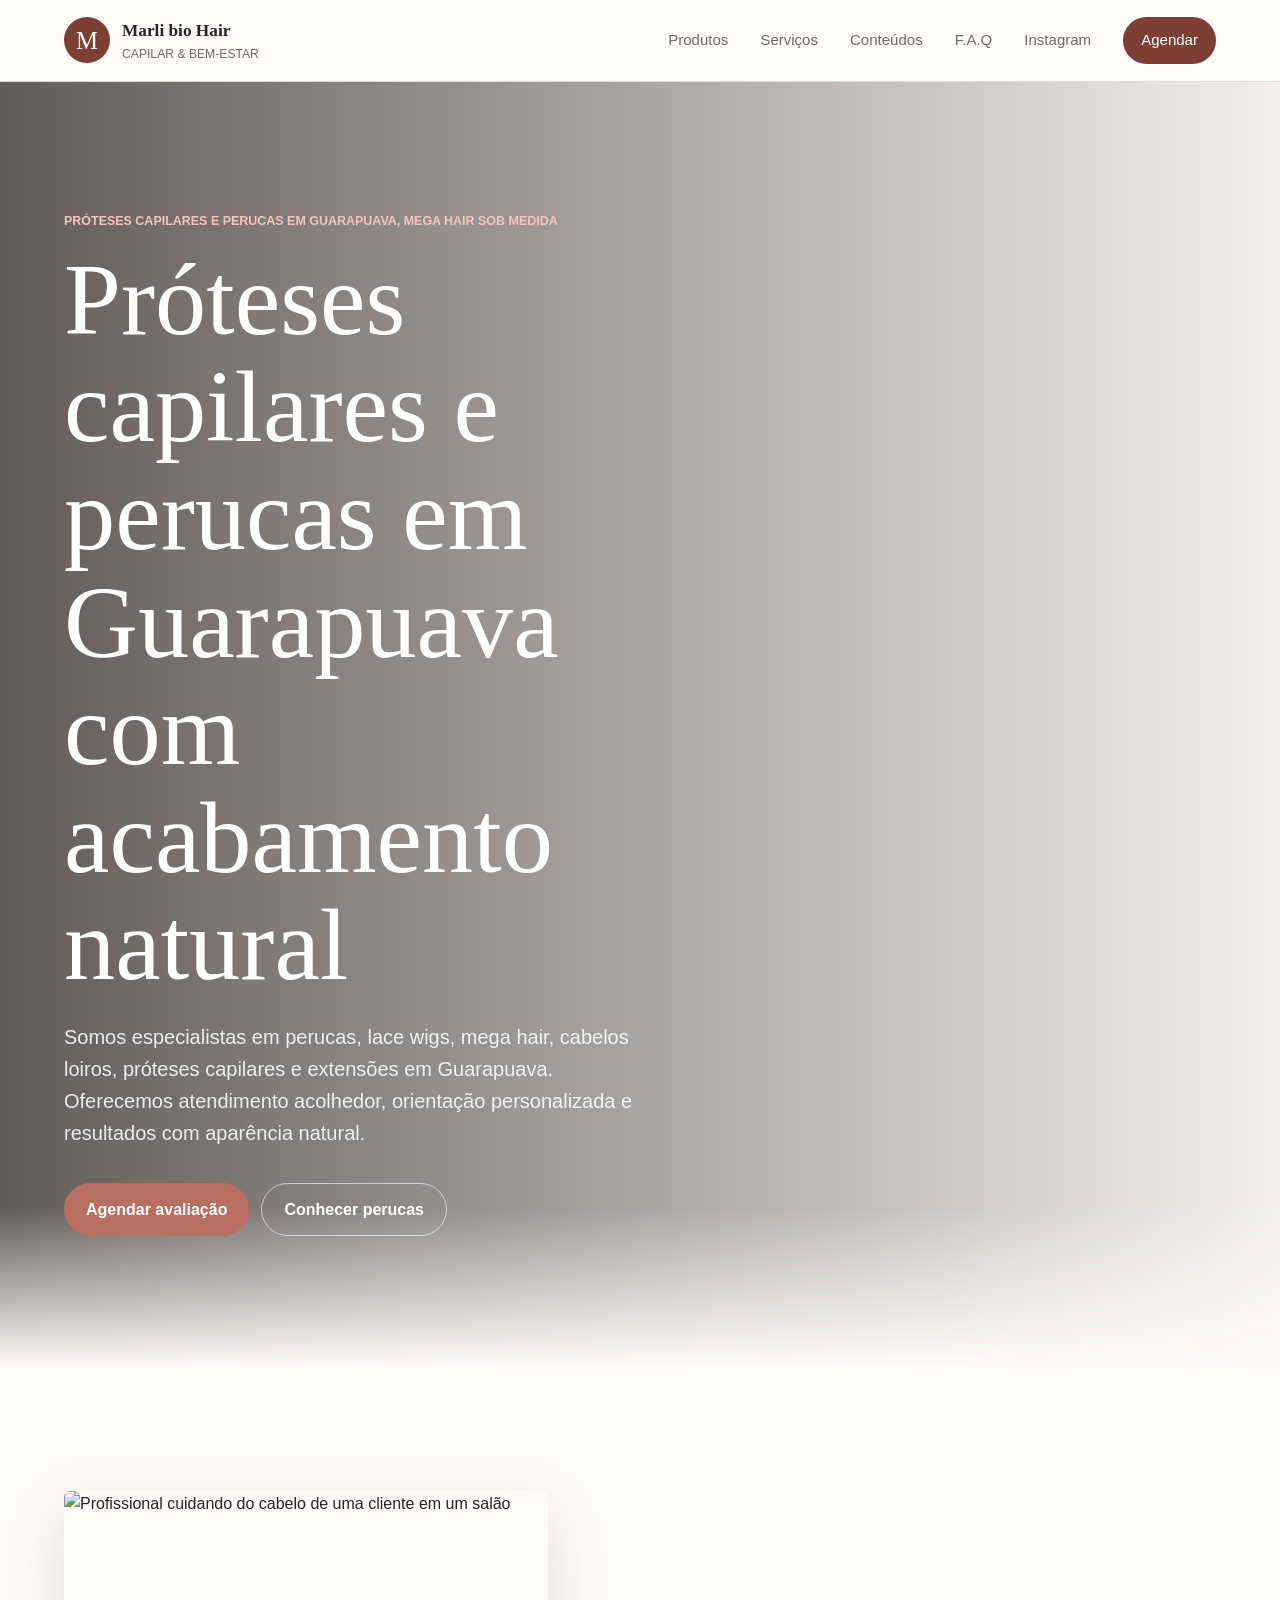
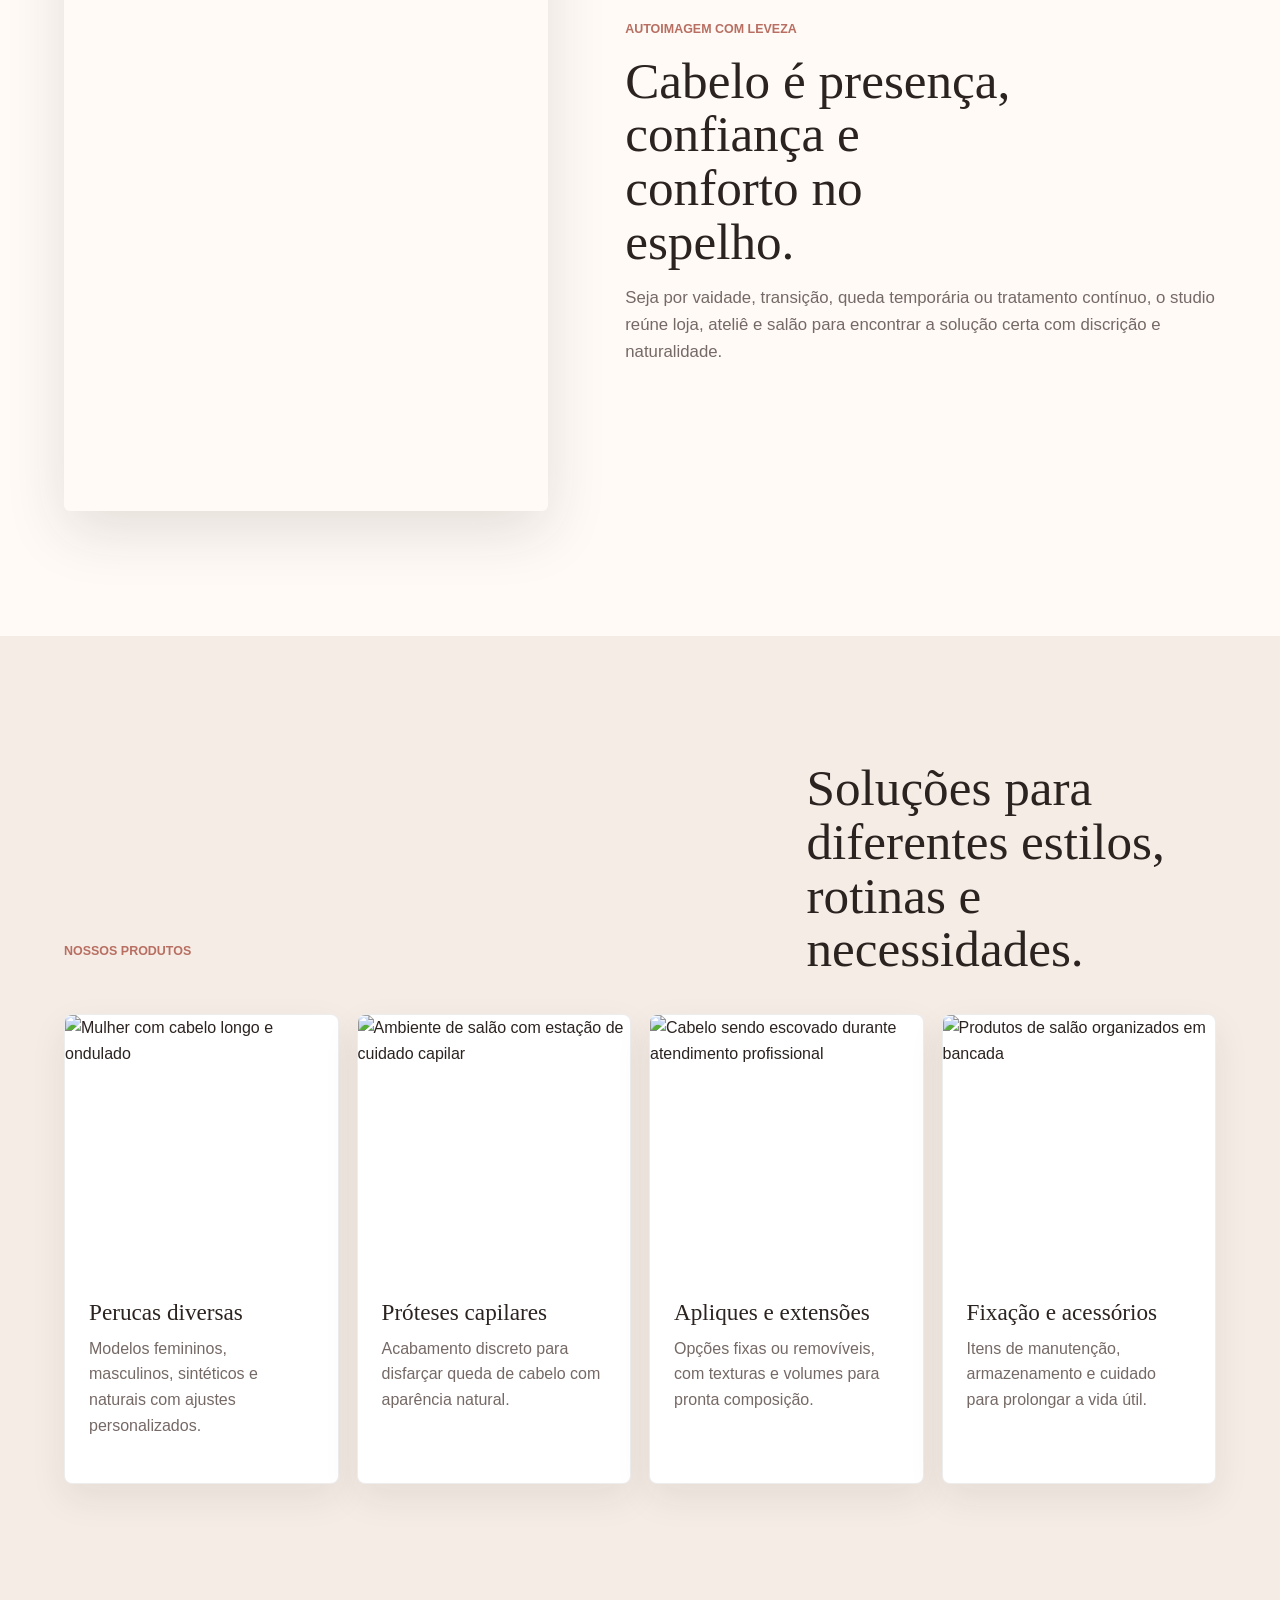
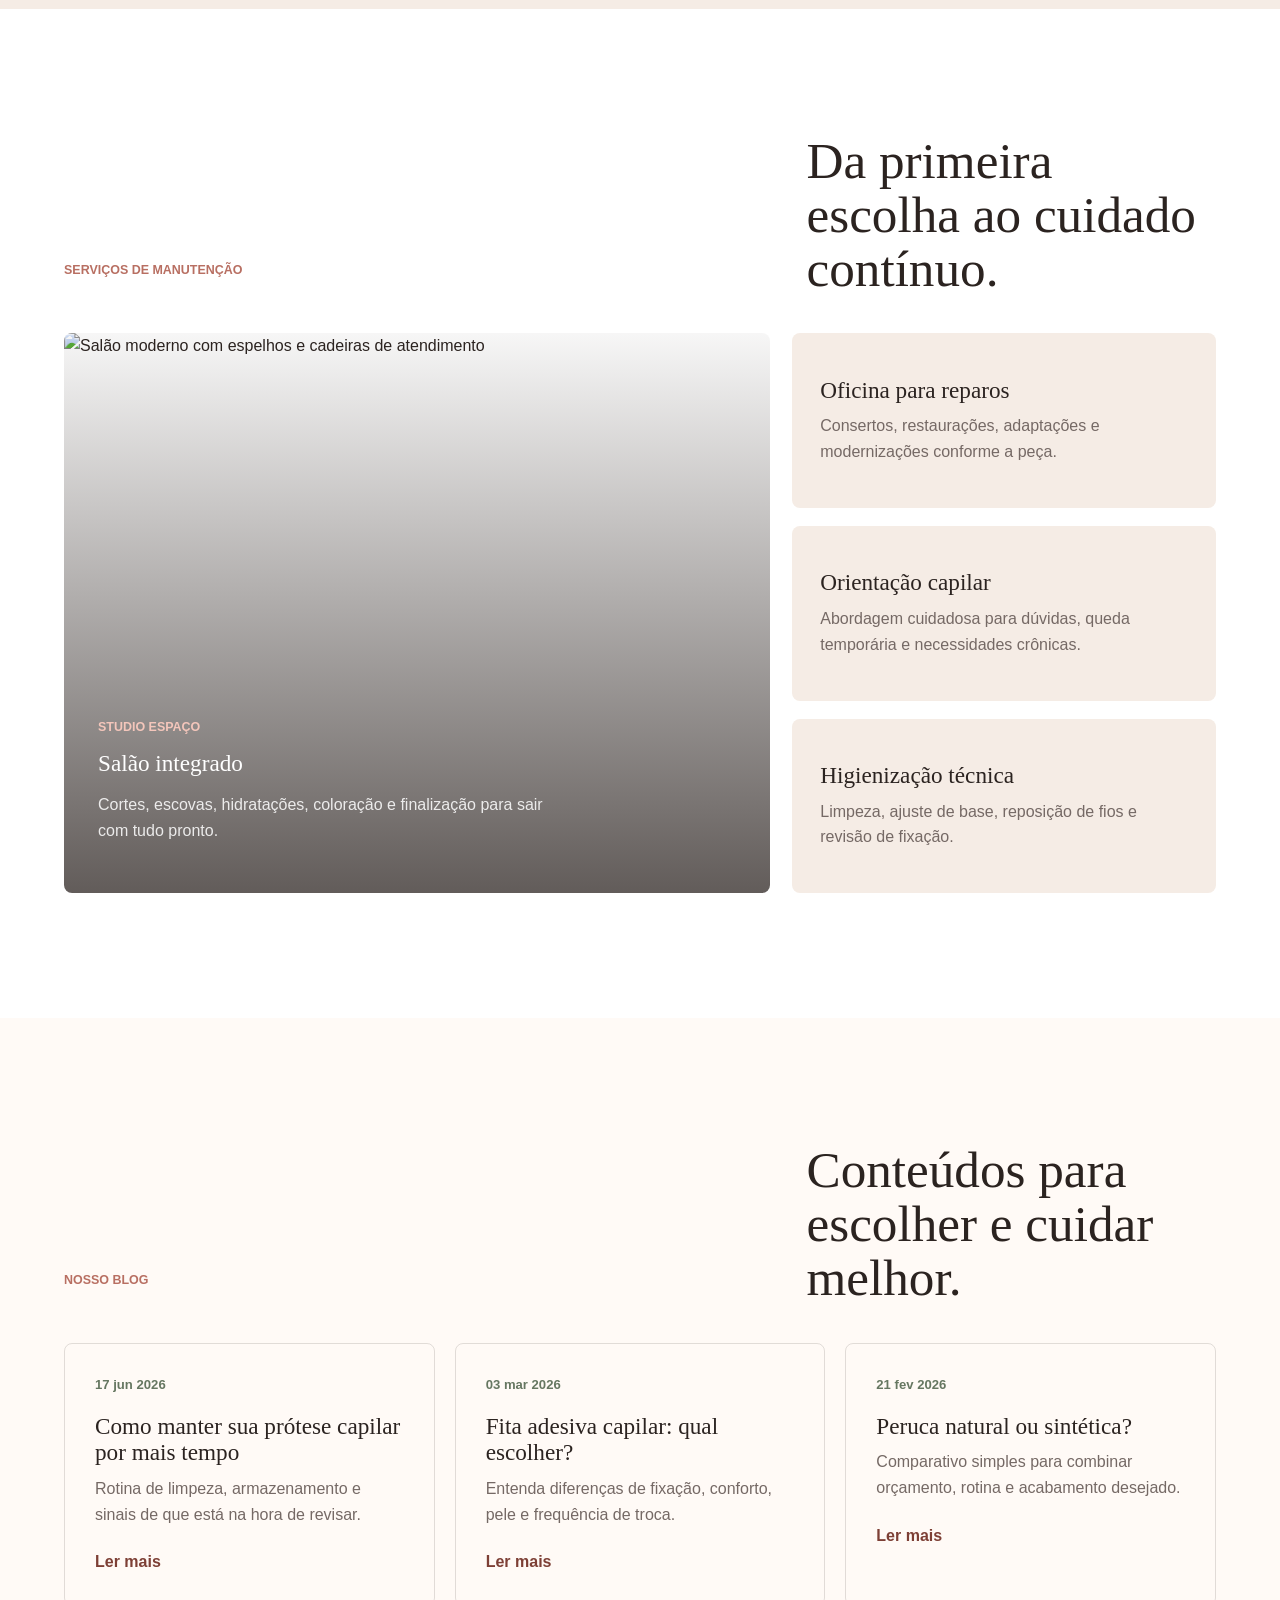
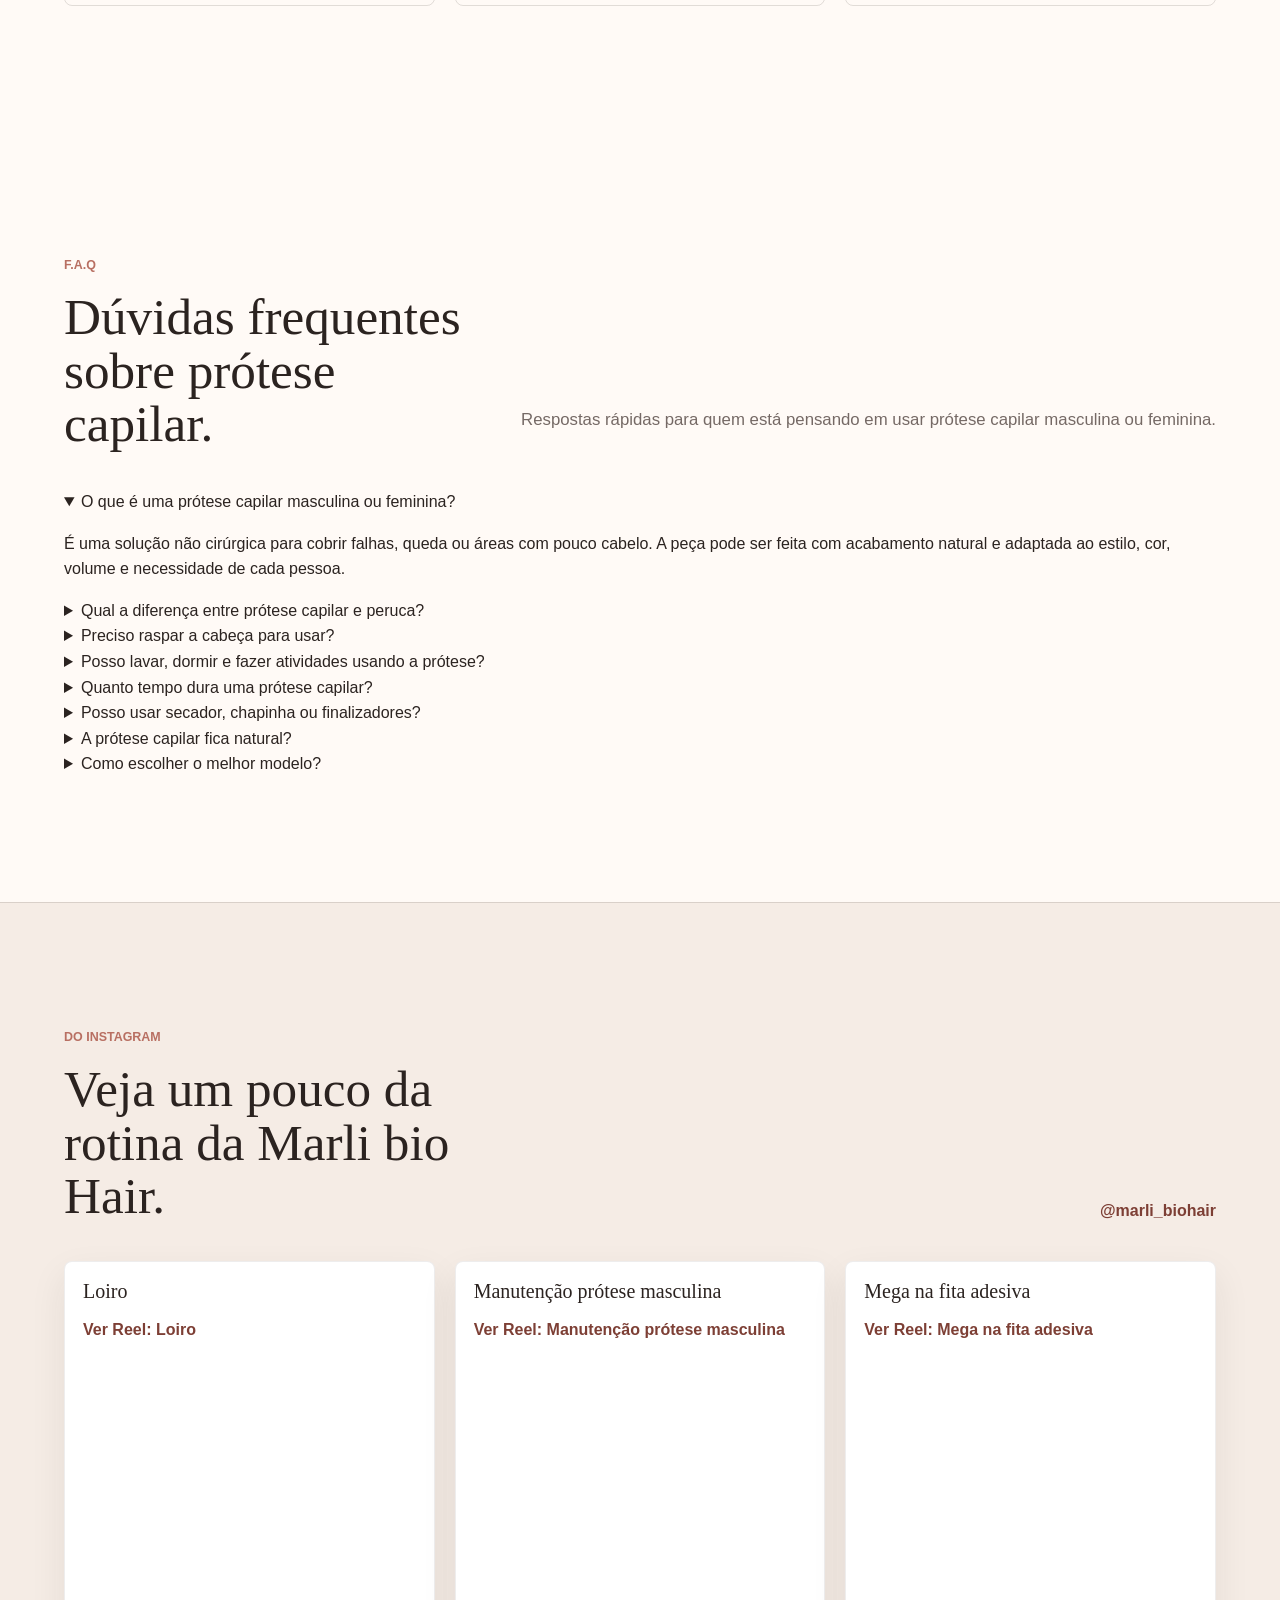
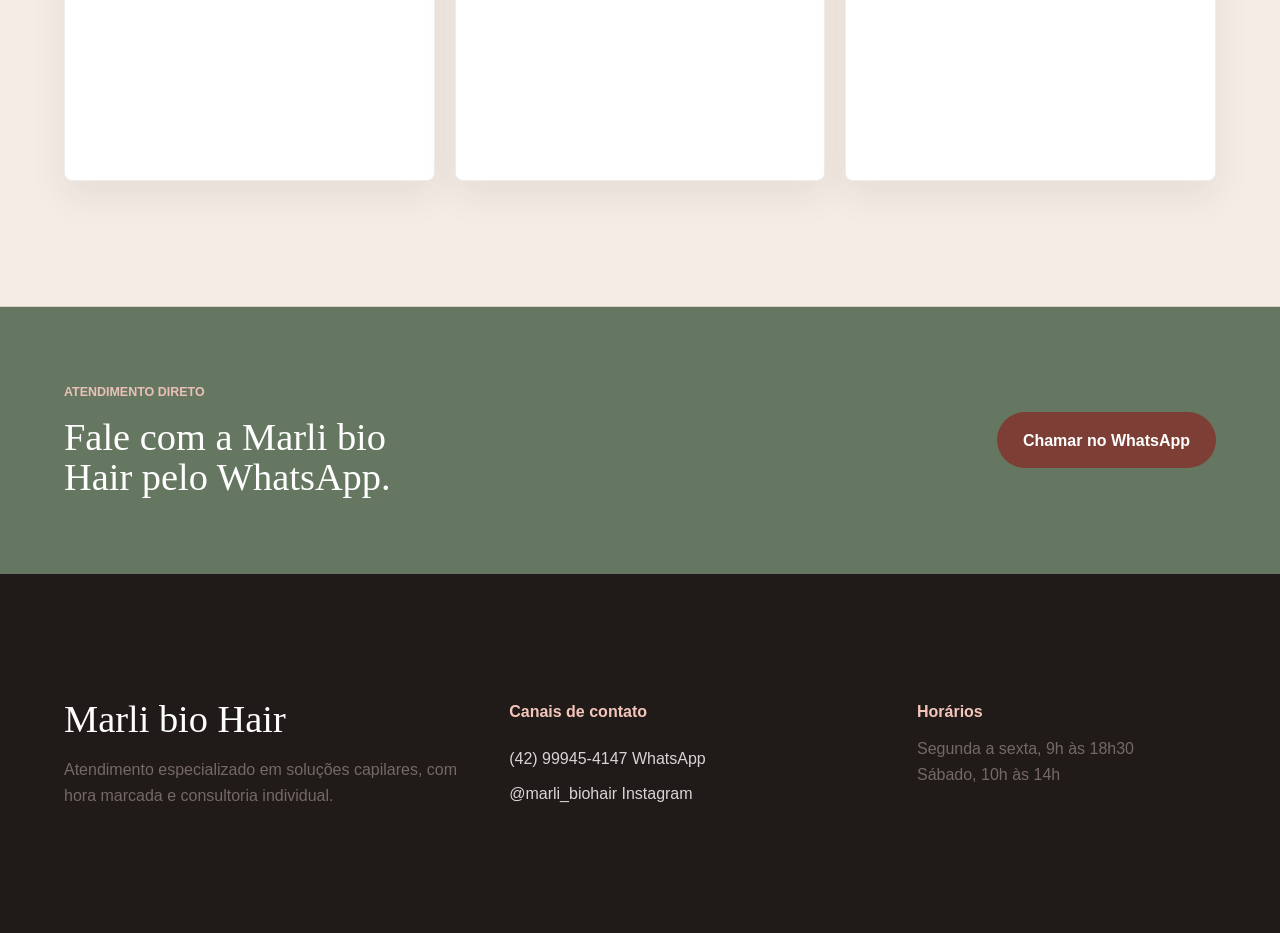
==== index.html @ efa3914f "refactor" ====
<!DOCTYPE html>
<html lang="pt-BR">
  <head>
    <meta charset="UTF-8">

    <meta name="google-site-verification" content="p87j6fFoMUmiexl7LLReuClrh7MKKLzC9UARCXUwzNo"  charset="UTF-8" />

    <meta name="viewport" content="width=device-width, initial-scale=1.0">
    <meta property="site_name" content="Marli Bio Hair Guarapuava">
    <meta name="description" content="Protese capilar, Perucas masculina e feminina, mega hair em Guarapuava. Trabalhamos com lace wigs, cabelos naturais, próteses capilares, mega hair fita adesiva, e atendimento personalizado.">
    <meta name="keywords" content="perucas guarapuava, mega hair, mega hair fita adesiva, lace wig guarapuava, cabelo humano guarapuava, prótese capilar, perucas femininas">
    <meta name="application-name" content="Marli Bio Hair Guarapuava">
    <meta name="apple-mobile-web-app-title" content="Marli Bio Hair Guarapuava">
    <meta name="robots" content="index, follow">
    <link rel="canonical" href="https://leads777-gif.github.io/marli-bio-hair/">
    <meta property="og:site_name" content="Marli Bio Hair Guarapuava">
    <meta property="og:title" content="Marli Bio Hair Guarapuava">
    <meta property="og:description" content="Perucas, Lace Wig, mega hair fita adesivam, cabelos naturais e próteses capilares em Guarapuava.">
    <meta property="og:type" content="website">
    <meta property="og:url" content="https://leads777-gif.github.io/marli-bio-hair/">

    <title>Marli Bio Hair Guarapuava - Lace Wig, Mega Hair e porteses  Cabelos Naturais</title>

    <link rel="preconnect" href="https://images.unsplash.com">
    <link rel="stylesheet" href="styles.css">
  </head>
  <script type="application/ld+json"> 
    { "@context": "https://schema.org", "@type": "BeautySalon", "name": "Marli Bio Hair Guarapuava", "url": "https://leads777-gif.github.io/marli-bio-hair/", "sameAs": [ "https://www.instagram.com/marli_biohair" ] } 
  </script>
  <script type="application/ld+json">
    {
      "@context": "https://schema.org",
      "@type": "FAQPage",
      "mainEntity": [
        {
          "@type": "Question",
          "name": "Onde comprar perucas em Guarapuava?",
          "acceptedAnswer": {
            "@type": "Answer",
            "text": "A Marli Bio Hair é especializada em perucas em Guarapuava, oferecendo lace wigs, mega hair, perucas de cabelo humano e próteses capilares."
          }
        },
        {
          "@type": "Question",
          "name": "Vocês trabalham com lace wig em Guarapuava?",
          "acceptedAnswer": {
            "@type": "Answer",
            "text": "Sim, trabalhamos com lace wigs de alta qualidade com acabamento natural."
          }
        },
        {
          "@type": "Question",
          "name": "As perucas são de cabelo humano?",
          "acceptedAnswer": {
            "@type": "Answer",
            "text": "Sim, temos perucas de cabelo humano e também opções sintéticas de alta qualidade."
          }
        },
        {
          "@type": "Question",
          "name": "Posso agendar atendimento em Guarapuava?",
          "acceptedAnswer": {
            "@type": "Answer",
            "text": "Sim, o atendimento é feito via agendamento pelo WhatsApp com atendimento personalizado."
          }
        },
        {
          "@type": "Question",
          "name": "Vocês fazem manutenção de perucas?",
          "acceptedAnswer": {
            "@type": "Answer",
            "text": "Sim, oferecemos manutenção, ajustes e cuidados para perucas e lace wigs."
          }
        }
      ]
    }
  </script>
    <!-- Google tag (gtag.js) -->
  <script async src="https://www.googletagmanager.com/gtag/js?id=G-LJX2YE1E6P"></script>
  <script>
    window.dataLayer = window.dataLayer || [];
    function gtag(){dataLayer.push(arguments);}
    gtag('js', new Date());

    gtag('config', 'G-LJX2YE1E6P');
  </script>
  <body>
    <header class="site-header" id="topo">
      <a class="brand" href="/marli-bio-hair/perucas-guarapuava.html" aria-label="Marli bio Hair">
        <span class="brand-mark">M</span>
        <span>
          <strong>Marli bio Hair</strong>
          <small>capilar & bem-estar</small>
        </span>
      </a>

      <button class="menu-toggle" type="button" aria-expanded="false" aria-controls="menu">
        <span></span>
        <span></span>
        <span></span>
      </button>

      <nav class="nav" id="menu" aria-label="Navegação principal">
        <a href="#produtos">Produtos</a>
        <a href="#servicos">Serviços</a>
        <a href="#conteudos">Conteúdos</a>
        <a href="#faq">F.A.Q</a>
        <a href="#instagram">Instagram</a>
        <a class="nav-cta" href="https://wa.me/5542999454147" target="_blank" rel="noopener">Agendar</a>
      </nav>
    </header>

    <main>
      <section class="hero" aria-label="Studio especializado em perucas em Guarapuava">

        <div class="hero-media"></div>

        <div class="hero-content">

          <p class="eyebrow">Próteses capilares e perucas em Guarapuava, mega hair sob medida</p>

          <h1>Próteses capilares e perucas em Guarapuava com acabamento natural</h1>

          <p>
            Somos especialistas em perucas, lace wigs, mega hair, cabelos loiros, próteses capilares e extensões em Guarapuava.
            Oferecemos atendimento acolhedor, orientação personalizada e resultados com aparência natural.
          </p>

          <div class="hero-actions">
            <a class="button primary" href="https://wa.me/5542999454147" target="_blank" rel="noopener">
              Agendar avaliação
            </a>

            <a class="button secondary" href="#produtos">
              Conhecer perucas
            </a>
          </div>

        </div>
      </section>

      <section class="intro section-pad">
        <div class="intro-image">
          <img
            src="https://images.unsplash.com/photo-1522337360788-8b13dee7a37e?auto=format&fit=crop&w=900&q=80"
            alt="Profissional cuidando do cabelo de uma cliente em um salão"
          />
        </div>
        <div class="intro-copy">
          <p class="eyebrow">Autoimagem com leveza</p>
          <h2>Cabelo é presença, confiança e conforto no espelho.</h2>
          <p>
            Seja por vaidade, transição, queda temporária ou tratamento contínuo,
            o studio reúne loja, ateliê e salão para encontrar a solução certa
            com discrição e naturalidade.
          </p>
        </div>
      </section>

      <section class="products section-pad" id="produtos">
        <div class="section-heading">
          <p class="eyebrow">Nossos produtos</p>
          <h2>Soluções para diferentes estilos, rotinas e necessidades.</h2>
        </div>

        <div class="product-grid">
          <article class="product-card">
            <img
              src="https://images.unsplash.com/photo-1519699047748-de8e457a634e?auto=format&fit=crop&w=700&q=80"
              alt="Mulher com cabelo longo e ondulado"
            />
            <div>
              <h3>Perucas diversas</h3>
              <p>Modelos femininos, masculinos, sintéticos e naturais com ajustes personalizados.</p>
            </div>
          </article>

          <article class="product-card">
            <img
              src="https://images.unsplash.com/photo-1560066984-138dadb4c035?auto=format&fit=crop&w=700&q=80"
              alt="Ambiente de salão com estação de cuidado capilar"
            />
            <div>
              <h3>Próteses capilares</h3>
              <p>Acabamento discreto para disfarçar queda de cabelo com aparência natural.</p>
            </div>
          </article>

          <article class="product-card">
            <img
              src="https://images.unsplash.com/photo-1595476108010-b4d1f102b1b1?auto=format&fit=crop&w=700&q=80"
              alt="Cabelo sendo escovado durante atendimento profissional"
            />
            <div>
              <h3>Apliques e extensões</h3>
              <p>Opções fixas ou removíveis, com texturas e volumes para pronta composição.</p>
            </div>
          </article>

          <article class="product-card">
            <img
              src="https://images.unsplash.com/photo-1521590832167-7bcbfaa6381f?auto=format&fit=crop&w=700&q=80"
              alt="Produtos de salão organizados em bancada"
            />
            <div>
              <h3>Fixação e acessórios</h3>
              <p>Itens de manutenção, armazenamento e cuidado para prolongar a vida útil.</p>
            </div>
          </article>
        </div>
      </section>

      <section class="services section-pad" id="servicos">
        <div class="section-heading">
          <p class="eyebrow">Serviços de manutenção</p>
          <h2>Da primeira escolha ao cuidado contínuo.</h2>
        </div>

        <div class="service-layout">
          <article class="service-feature">
            <img
              src="https://images.unsplash.com/photo-1622287162716-f311baa1a2b8?auto=format&fit=crop&w=1100&q=80"
              alt="Salão moderno com espelhos e cadeiras de atendimento"
            />
            <div>
              <span>Studio Espaço</span>
              <h3>Salão integrado</h3>
              <p>Cortes, escovas, hidratações, coloração e finalização para sair com tudo pronto.</p>
            </div>
          </article>

          <div class="service-list">
            <article>
              <h3>Oficina para reparos</h3>
              <p>Consertos, restaurações, adaptações e modernizações conforme a peça.</p>
            </article>
            <article>
              <h3>Orientação capilar</h3>
              <p>Abordagem cuidadosa para dúvidas, queda temporária e necessidades crônicas.</p>
            </article>
            <article>
              <h3>Higienização técnica</h3>
              <p>Limpeza, ajuste de base, reposição de fios e revisão de fixação.</p>
            </article>
          </div>
        </div>
      </section>

      <section class="blog section-pad" id="conteudos">
        <div class="section-heading">
          <p class="eyebrow">Nosso blog</p>
          <h2>Conteúdos para escolher e cuidar melhor.</h2>
        </div>

        <div class="blog-grid">
          <article class="blog-card">
            <span>17 jun 2026</span>
            <h3>Como manter sua prótese capilar por mais tempo</h3>
            <p>Rotina de limpeza, armazenamento e sinais de que está na hora de revisar.</p>
            <button class="read-more" type="button" aria-expanded="false">Ler mais</button>
            <div class="blog-detail" hidden>
              <img
                src="https://images.unsplash.com/photo-1521590832167-7bcbfaa6381f?auto=format&fit=crop&w=700&q=80"
                alt="Produtos de cuidado capilar sobre uma bancada"
              />
              <div>
                <h4>Resumo</h4>
                <p>Uma boa manutenção evita acúmulo de resíduos, preserva a base e mantém o visual natural por mais tempo.</p>
                <strong>Exemplo:</strong>
                <p>Após usar, guarde a peça seca em suporte arejado e agende revisão quando a fixação perder conforto.</p>
              </div>
            </div>
          </article>
          <article class="blog-card">
            <span>03 mar 2026</span>
            <h3>Fita adesiva capilar: qual escolher?</h3>
            <p>Entenda diferenças de fixação, conforto, pele e frequência de troca.</p>
            <button class="read-more" type="button" aria-expanded="false">Ler mais</button>
            <div class="blog-detail" hidden>
              <img
                src="https://images.unsplash.com/photo-1515377905703-c4788e51af15?auto=format&fit=crop&w=700&q=80"
                alt="Profissional separando materiais de beleza"
              />
              <div>
                <h4>Resumo</h4>
                <p>A escolha depende da oleosidade da pele, tempo de uso desejado e sensibilidade da região de aplicação.</p>
                <strong>Exemplo:</strong>
                <p>Para uso diário, uma fita mais suave pode ser melhor; para longa duração, prefira maior aderência.</p>
              </div>
            </div>
          </article>
          <article class="blog-card">
            <span>21 fev 2026</span>
            <h3>Peruca natural ou sintética?</h3>
            <p>Comparativo simples para combinar orçamento, rotina e acabamento desejado.</p>
            <button class="read-more" type="button" aria-expanded="false">Ler mais</button>
            <div class="blog-detail" hidden>
              <img
                src="https://images.unsplash.com/photo-1519699047748-de8e457a634e?auto=format&fit=crop&w=700&q=80"
                alt="Mulher com cabelo longo e acabamento natural"
              />
              <div>
                <h4>Resumo</h4>
                <p>A natural permite mais personalização; a sintética costuma ser prática, leve e com penteado estável.</p>
                <strong>Exemplo:</strong>
                <p>Quem gosta de mudar finalização pode preferir cabelo natural; quem busca praticidade pode ir de sintética.</p>
              </div>
            </div>
          </article>
        </div>
      </section>

      
      <section class="faq section-pad" id="faq">
        <div class="section-heading">
          <div>
            <p class="eyebrow">F.A.Q</p>
            <h2>Dúvidas frequentes sobre prótese capilar.</h2>
          </div>
          <p>Respostas rápidas para quem está pensando em usar prótese capilar masculina ou feminina.</p>
        </div>

        <div class="faq-list">
          <details open>
            <summary>O que é uma prótese capilar masculina ou feminina?</summary>
            <p>
              É uma solução não cirúrgica para cobrir falhas, queda ou áreas com pouco cabelo.
              A peça pode ser feita com acabamento natural e adaptada ao estilo, cor, volume e necessidade de cada pessoa.
            </p>
          </details>

          <details>
            <summary>Qual a diferença entre prótese capilar e peruca?</summary>
            <p>
              A peruca normalmente cobre toda a cabeça e pode ser retirada com facilidade. Já a prótese capilar costuma ser fixada
              em uma área específica com cola, fita, presilhas ou outro método indicado, trazendo mais segurança para a rotina.
            </p>
          </details>

          <details>
            <summary>Preciso raspar a cabeça para usar?</summary>
            <p>
              Depende do modelo e da forma de fixação. Em alguns casos, raspar uma pequena área melhora a aderência.
              Em outros, é possível usar métodos que preservam os fios existentes.
            </p>
          </details>

          <details>
            <summary>Posso lavar, dormir e fazer atividades usando a prótese?</summary>
            <p>
              Sim, quando a peça está bem ajustada e a manutenção está em dia. A rotina de lavagem, secagem e cuidados deve seguir
              a orientação profissional para preservar a base, os fios e a fixação.
            </p>
          </details>

          <details>
            <summary>Quanto tempo dura uma prótese capilar?</summary>
            <p>
              A durabilidade varia conforme o tipo de base, qualidade dos fios, frequência de uso e cuidados em casa.
              Manutenções periódicas ajudam a manter o visual bonito e confortável por mais tempo.
            </p>
          </details>

          <details>
            <summary>Posso usar secador, chapinha ou finalizadores?</summary>
            <p>
              Em peças com cabelo humano, geralmente é possível usar calor e finalizadores com moderação.
              O ideal é evitar excesso de temperatura e usar produtos adequados para não ressecar ou danificar a peça.
            </p>
          </details>

          <details>
            <summary>A prótese capilar fica natural?</summary>
            <p>
              Sim, quando cor, textura, densidade, corte e acabamento são bem escolhidos. A naturalidade também depende da aplicação
              e da manutenção correta.
            </p>
          </details>

          <details>
            <summary>Como escolher o melhor modelo?</summary>
            <p>
              O melhor modelo depende da área a ser coberta, rotina, tipo de fio, sensibilidade da pele e resultado desejado.
              Uma avaliação ajuda a indicar a peça e a fixação mais confortáveis para cada caso.
            </p>
          </details>
        </div>
      </section>


      <section class="instagram-preview section-pad" id="instagram" aria-label="Prévia do Instagram da Marli bio Hair">
        <div class="section-heading">
          <div>
            <p class="eyebrow">Do Instagram</p>
            <h2>Veja um pouco da rotina da Marli bio Hair.</h2>
          </div>
          <a class="instagram-profile" href="https://www.instagram.com/marli_biohair/" target="_blank" rel="noopener">
            @marli_biohair
          </a>
        </div>

        <div class="instagram-grid">
          <article class="instagram-card">
            <h3>Loiro</h3>
            <blockquote
              class="instagram-media"
              data-instgrm-captioned
              data-instgrm-permalink="https://www.instagram.com/reel/DNEtqW5slXv/"
              data-instgrm-version="14"
            >
              <a href="https://www.instagram.com/reel/DNEtqW5slXv/" target="_blank" rel="noopener">Ver Reel: Loiro</a>
            </blockquote>
          </article>
          <article class="instagram-card">
            <h3>Manutenção prótese masculina</h3>
            <blockquote
              class="instagram-media"
              data-instgrm-captioned
              data-instgrm-permalink="https://www.instagram.com/reel/DNgz7N6hz6r/"
              data-instgrm-version="14"
            >
              <a href="https://www.instagram.com/reel/DNgz7N6hz6r/" target="_blank" rel="noopener">Ver Reel: Manutenção prótese masculina</a>
            </blockquote>
          </article>
          <article class="instagram-card">
            <h3>Mega na fita adesiva</h3>
            <blockquote
              class="instagram-media"
              data-instgrm-captioned
              data-instgrm-permalink="https://www.instagram.com/reel/C-Tlzz4gf_u/"
              data-instgrm-version="14"
            >
              <a href="https://www.instagram.com/reel/C-Tlzz4gf_u/" target="_blank" rel="noopener">Ver Reel: Mega na fita adesiva</a>
            </blockquote>
          </article>
        </div>
      </section>

      <section class="whatsapp-cta">
        <div>
          <p class="eyebrow">Atendimento direto</p>
          <h2>Fale com a Marli bio Hair pelo WhatsApp.</h2>
        </div>
        <a class="whatsapp-link" href="https://wa.me/5542999454147" target="_blank" rel="noopener">
          Chamar no WhatsApp
        </a>
      </section>
    </main>

    <footer class="footer section-pad" id="contato">
      <div>
        <h2>Marli bio Hair</h2>
        <p>
          Atendimento especializado em soluções capilares, com hora marcada e
          consultoria individual.
        </p>
      </div>
      <address>
        <strong>Canais de contato</strong>
        <a href="https://wa.me/5542999454147" target="_blank" rel="noopener">(42) 99945-4147 WhatsApp</a>
        <a href="https://www.instagram.com/marli_biohair/" target="_blank" rel="noopener">@marli_biohair Instagram</a>
      </address>
      <div>
        <strong>Horários</strong>
        <p>Segunda a sexta, 9h às 18h30<br />Sábado, 10h às 14h</p>
      </div>
    </footer>

    <script async src="https://www.instagram.com/embed.js"></script>
    <script src="script.js"></script>
  </body>
</html>
---- styles.css ----
:root {
  --ink: #2b2320;
  --muted: #756965;
  --paper: #fffaf6;
  --soft: #f5ece5;
  --rose: #b86f62;
  --rose-dark: #7d3f35;
  --sage: #667761;
  --gold: #c79955;
  --line: rgba(43, 35, 32, 0.14);
  --shadow: 0 20px 60px rgba(43, 35, 32, 0.13);
}

* {
  box-sizing: border-box;
}

html {
  scroll-behavior: smooth;
}

body {
  margin: 0;
  color: var(--ink);
  background: var(--paper);
  font-family: "Segoe UI", Arial, sans-serif;
  line-height: 1.6;
}

img {
  display: block;
  width: 100%;
}

a {
  color: inherit;
  text-decoration: none;
}

.site-header {
  position: sticky;
  top: 0;
  z-index: 10;
  display: flex;
  align-items: center;
  justify-content: space-between;
  gap: 24px;
  min-height: 82px;
  padding: 14px clamp(20px, 5vw, 72px);
  background: rgba(255, 250, 246, 0.92);
  border-bottom: 1px solid var(--line);
  backdrop-filter: blur(16px);
}

.brand {
  display: inline-flex;
  align-items: center;
  gap: 12px;
  min-width: max-content;
}

.brand-mark {
  display: grid;
  width: 46px;
  height: 46px;
  place-items: center;
  color: #fff;
  background: var(--rose-dark);
  border-radius: 50%;
  font-family: Georgia, serif;
  font-size: 1.55rem;
}

.brand strong,
.brand small {
  display: block;
}

.brand strong {
  font-family: Georgia, serif;
  font-size: 1.08rem;
  letter-spacing: 0;
}

.brand small {
  color: var(--muted);
  font-size: 0.76rem;
  text-transform: uppercase;
}

.nav {
  display: flex;
  align-items: center;
  gap: clamp(14px, 2.5vw, 34px);
  color: var(--muted);
  font-size: 0.94rem;
}

.nav a {
  transition: color 180ms ease;
}

.nav a:hover {
  color: var(--rose-dark);
}

.nav-cta {
  padding: 11px 18px;
  color: #fff !important;
  background: var(--rose-dark);
  border-radius: 999px;
}

.menu-toggle {
  display: none;
  width: 44px;
  height: 44px;
  padding: 0;
  background: transparent;
  border: 1px solid var(--line);
  border-radius: 50%;
}

.menu-toggle span {
  display: block;
  width: 18px;
  height: 2px;
  margin: 4px auto;
  background: var(--ink);
}

.hero {
  position: relative;
  min-height: calc(100vh - 82px);
  display: grid;
  align-items: center;
  padding: clamp(70px, 12vw, 130px) clamp(20px, 5vw, 72px);
  overflow: hidden;
}

.hero::after {
  position: absolute;
  right: 0;
  bottom: -1px;
  left: 0;
  height: 160px;
  content: "";
  background: linear-gradient(180deg, rgba(255, 250, 246, 0), var(--paper));
}

.hero-media {
  position: absolute;
  inset: 0;
  background:
    linear-gradient(90deg, rgba(43, 35, 32, 0.74) 0%, rgba(43, 35, 32, 0.45) 42%, rgba(43, 35, 32, 0.05) 100%),
    url("https://images.unsplash.com/photo-1562322140-8baeececf3df?auto=format&fit=crop&w=1800&q=82") center / cover;
}

.hero-content {
  position: relative;
  z-index: 1;
  width: min(650px, 100%);
  color: #fff;
}

.eyebrow {
  margin: 0 0 14px;
  color: var(--rose);
  font-size: 0.78rem;
  font-weight: 700;
  letter-spacing: 0;
  text-transform: uppercase;
}

.hero .eyebrow {
  color: #f4c6bb;
}

h1,
h2,
h3,
p {
  overflow-wrap: anywhere;
}

h1,
h2 {
  margin: 0;
  font-family: Georgia, "Times New Roman", serif;
  font-weight: 500;
  line-height: 1.05;
}

h1 {
  max-width: 12ch;
  font-size: clamp(3.2rem, 8vw, 7.7rem);
}

h2 {
  max-width: 16ch;
  font-size: clamp(2rem, 4vw, 4.45rem);
}

h3 {
  margin: 0 0 10px;
  font-family: Georgia, "Times New Roman", serif;
  font-size: 1.45rem;
  font-weight: 500;
  line-height: 1.15;
}

.hero-content p:not(.eyebrow) {
  width: min(570px, 100%);
  margin: 22px 0 0;
  color: rgba(255, 255, 255, 0.88);
  font-size: clamp(1.05rem, 2vw, 1.25rem);
}

.hero-actions {
  display: flex;
  flex-wrap: wrap;
  gap: 12px;
  margin-top: 34px;
}

.button {
  display: inline-flex;
  align-items: center;
  justify-content: center;
  min-height: 48px;
  padding: 13px 22px;
  border-radius: 999px;
  font-weight: 700;
}

.primary {
  color: #fff;
  background: var(--rose);
}

.secondary {
  color: #fff;
  border: 1px solid rgba(255, 255, 255, 0.6);
}

.section-pad {
  padding: clamp(70px, 10vw, 125px) clamp(20px, 5vw, 72px);
}

.intro {
  display: grid;
  grid-template-columns: minmax(240px, 0.82fr) minmax(280px, 1fr);
  gap: clamp(34px, 6vw, 88px);
  align-items: center;
}

.intro-image img {
  height: min(620px, 68vw);
  min-height: 360px;
  object-fit: cover;
  border-radius: 6px;
  box-shadow: var(--shadow);
}

.intro-copy p:not(.eyebrow),
.section-heading p:not(.eyebrow) {
  max-width: 720px;
  color: var(--muted);
  font-size: 1.05rem;
}

.products {
  background: var(--soft);
}

.section-heading {
  display: flex;
  align-items: end;
  justify-content: space-between;
  gap: 28px;
  margin-bottom: 38px;
}

.product-grid {
  display: grid;
  grid-template-columns: repeat(4, minmax(0, 1fr));
  gap: 18px;
}

.product-card {
  min-height: 470px;
  background: #fff;
  border: 1px solid rgba(43, 35, 32, 0.08);
  border-radius: 8px;
  overflow: hidden;
  box-shadow: 0 14px 36px rgba(43, 35, 32, 0.08);
}

.product-card img {
  height: 260px;
  object-fit: cover;
}

.product-card div {
  padding: 24px;
}

.product-card p,
.service-list p,
.blog-grid p,
.footer p,
.footer span {
  margin: 0;
  color: var(--muted);
}

.services {
  background: #fff;
}

.service-layout {
  display: grid;
  grid-template-columns: minmax(320px, 1.25fr) minmax(280px, 0.75fr);
  gap: 22px;
}

.service-feature {
  position: relative;
  min-height: 560px;
  display: grid;
  align-items: end;
  overflow: hidden;
  border-radius: 8px;
}

.service-feature::after {
  position: absolute;
  inset: 0;
  content: "";
  background: linear-gradient(180deg, rgba(43, 35, 32, 0.04), rgba(43, 35, 32, 0.74));
}

.service-feature img {
  position: absolute;
  inset: 0;
  height: 100%;
  object-fit: cover;
}

.service-feature div {
  position: relative;
  z-index: 1;
  max-width: 520px;
  padding: 34px;
  color: #fff;
}

.service-feature span {
  display: block;
  margin-bottom: 12px;
  color: #f4c6bb;
  font-size: 0.78rem;
  font-weight: 700;
  text-transform: uppercase;
}

.service-feature p {
  color: rgba(255, 255, 255, 0.86);
}

.service-list {
  display: grid;
  gap: 18px;
}

.service-list article {
  display: grid;
  align-content: center;
  min-height: 174px;
  padding: 28px;
  background: var(--soft);
  border-radius: 8px;
}

.differentials {
  background: var(--ink);
  color: #fff;
}

.differentials .eyebrow {
  color: #f4c6bb;
}

.diff-grid {
  display: grid;
  grid-template-columns: repeat(3, minmax(0, 1fr));
  gap: 1px;
  background: rgba(255, 255, 255, 0.2);
  border: 1px solid rgba(255, 255, 255, 0.2);
}

.diff-grid div {
  min-height: 145px;
  display: grid;
  align-items: center;
  padding: 28px;
  background: var(--ink);
  color: rgba(255, 255, 255, 0.88);
  font-size: 1.05rem;
}

.blog-grid {
  display: grid;
  grid-template-columns: repeat(3, minmax(0, 1fr));
  gap: 20px;
}

.blog-card {
  padding: 30px;
  border: 1px solid var(--line);
  border-radius: 8px;
}

.blog-grid span {
  display: block;
  margin-bottom: 18px;
  color: var(--sage);
  font-weight: 700;
  font-size: 0.82rem;
}

.read-more {
  display: inline-flex;
  align-items: center;
  justify-content: center;
  margin-top: 22px;
  padding: 0;
  color: var(--rose-dark);
  background: transparent;
  border: 0;
  font: inherit;
  font-weight: 700;
  cursor: pointer;
}

.blog-detail {
  display: grid;
  gap: 16px;
  margin-top: 22px;
  padding-top: 22px;
  border-top: 1px solid var(--line);
}

.blog-detail[hidden] {
  display: none;
}

.blog-detail img {
  height: 170px;
  object-fit: cover;
  border-radius: 6px;
}

.blog-detail h4 {
  margin: 0 0 8px;
  font-family: Georgia, "Times New Roman", serif;
  font-size: 1.1rem;
  font-weight: 500;
}

.blog-detail strong {
  display: block;
  margin-top: 12px;
  color: var(--sage);
  font-size: 0.86rem;
  text-transform: uppercase;
}

.instagram-preview {
  background: var(--soft);
  border-top: 1px solid var(--line);
  border-bottom: 1px solid var(--line);
}

.instagram-profile {
  flex: 0 0 auto;
  color: var(--rose-dark);
  font-weight: 700;
}

.instagram-grid {
  display: grid;
  grid-template-columns: repeat(3, minmax(0, 1fr));
  gap: 20px;
}

.instagram-card {
  display: block;
  min-height: 520px;
  padding: 18px;
  background: #fff;
  border: 1px solid rgba(43, 35, 32, 0.08);
  border-radius: 8px;
  overflow: visible;
  box-shadow: 0 14px 36px rgba(43, 35, 32, 0.08);
  transition: transform 180ms ease, box-shadow 180ms ease;
}

.instagram-card:hover {
  transform: translateY(-4px);
  box-shadow: var(--shadow);
}

.instagram-card h3 {
  margin-bottom: 14px;
  font-size: 1.25rem;
}

.instagram-media {
  min-width: 0 !important;
  width: 100% !important;
  max-width: 100% !important;
  margin: 0 auto !important;
}

.instagram-media a {
  color: var(--rose-dark);
  font-weight: 700;
}

.whatsapp-cta {
  display: grid;
  grid-template-columns: minmax(280px, 1fr) minmax(280px, 520px);
  gap: 30px;
  align-items: center;
  padding: clamp(42px, 7vw, 76px) clamp(20px, 5vw, 72px);
  background: var(--sage);
  color: #fff;
}

.whatsapp-cta .eyebrow {
  color: #eac1b8;
}

.whatsapp-cta h2 {
  max-width: 18ch;
  font-size: clamp(1.75rem, 3vw, 3.1rem);
}

.whatsapp-link {
  justify-self: end;
  display: inline-flex;
  align-items: center;
  justify-content: center;
  min-height: 56px;
  padding: 0 26px;
  color: #fff;
  background: var(--rose-dark);
  border-radius: 999px;
  font-weight: 700;
}

.footer {
  display: grid;
  grid-template-columns: 1.1fr 1fr 0.8fr;
  gap: 34px;
  background: #201a18;
  color: #fff;
}

.footer h2 {
  margin-bottom: 18px;
  font-size: clamp(2rem, 3vw, 3.4rem);
}

.footer address {
  display: grid;
  gap: 8px;
  font-style: normal;
}

.footer strong {
  display: block;
  margin-bottom: 12px;
  color: #f4c6bb;
}

.footer a {
  color: rgba(255, 255, 255, 0.82);
}

@media (max-width: 1000px) {
  .product-grid,
  .blog-grid,
  .instagram-grid {
    grid-template-columns: repeat(2, minmax(0, 1fr));
  }

  .service-layout,
  .whatsapp-cta,
  .footer {
    grid-template-columns: 1fr;
  }

  .diff-grid {
    grid-template-columns: repeat(2, minmax(0, 1fr));
  }
}

@media (max-width: 760px) {
  .site-header {
    min-height: 72px;
  }

  .menu-toggle {
    display: block;
  }

  .nav {
    position: absolute;
    top: 72px;
    right: 16px;
    left: 16px;
    display: none;
    flex-direction: column;
    align-items: stretch;
    gap: 0;
    padding: 12px;
    background: #fff;
    border: 1px solid var(--line);
    border-radius: 8px;
    box-shadow: var(--shadow);
  }

  .nav.is-open {
    display: flex;
  }

  .nav a {
    padding: 13px 12px;
  }

  .nav-cta {
    text-align: center;
  }

  .hero {
    min-height: calc(100vh - 72px);
    padding-top: 78px;
  }

  .hero-media {
    background:
      linear-gradient(180deg, rgba(43, 35, 32, 0.8), rgba(43, 35, 32, 0.4)),
      url("https://images.unsplash.com/photo-1562322140-8baeececf3df?auto=format&fit=crop&w=1200&q=82") center / cover;
  }

  .intro,
  .section-heading {
    display: block;
  }

  .intro-image {
    margin-bottom: 30px;
  }

  .intro-image img {
    height: 420px;
  }

  .product-grid,
  .blog-grid,
  .instagram-grid,
  .diff-grid {
    grid-template-columns: 1fr;
  }

  .product-card {
    min-height: 0;
  }

  .service-feature {
    min-height: 460px;
  }

  .whatsapp-link {
    justify-self: stretch;
    width: 100%;
  }
}
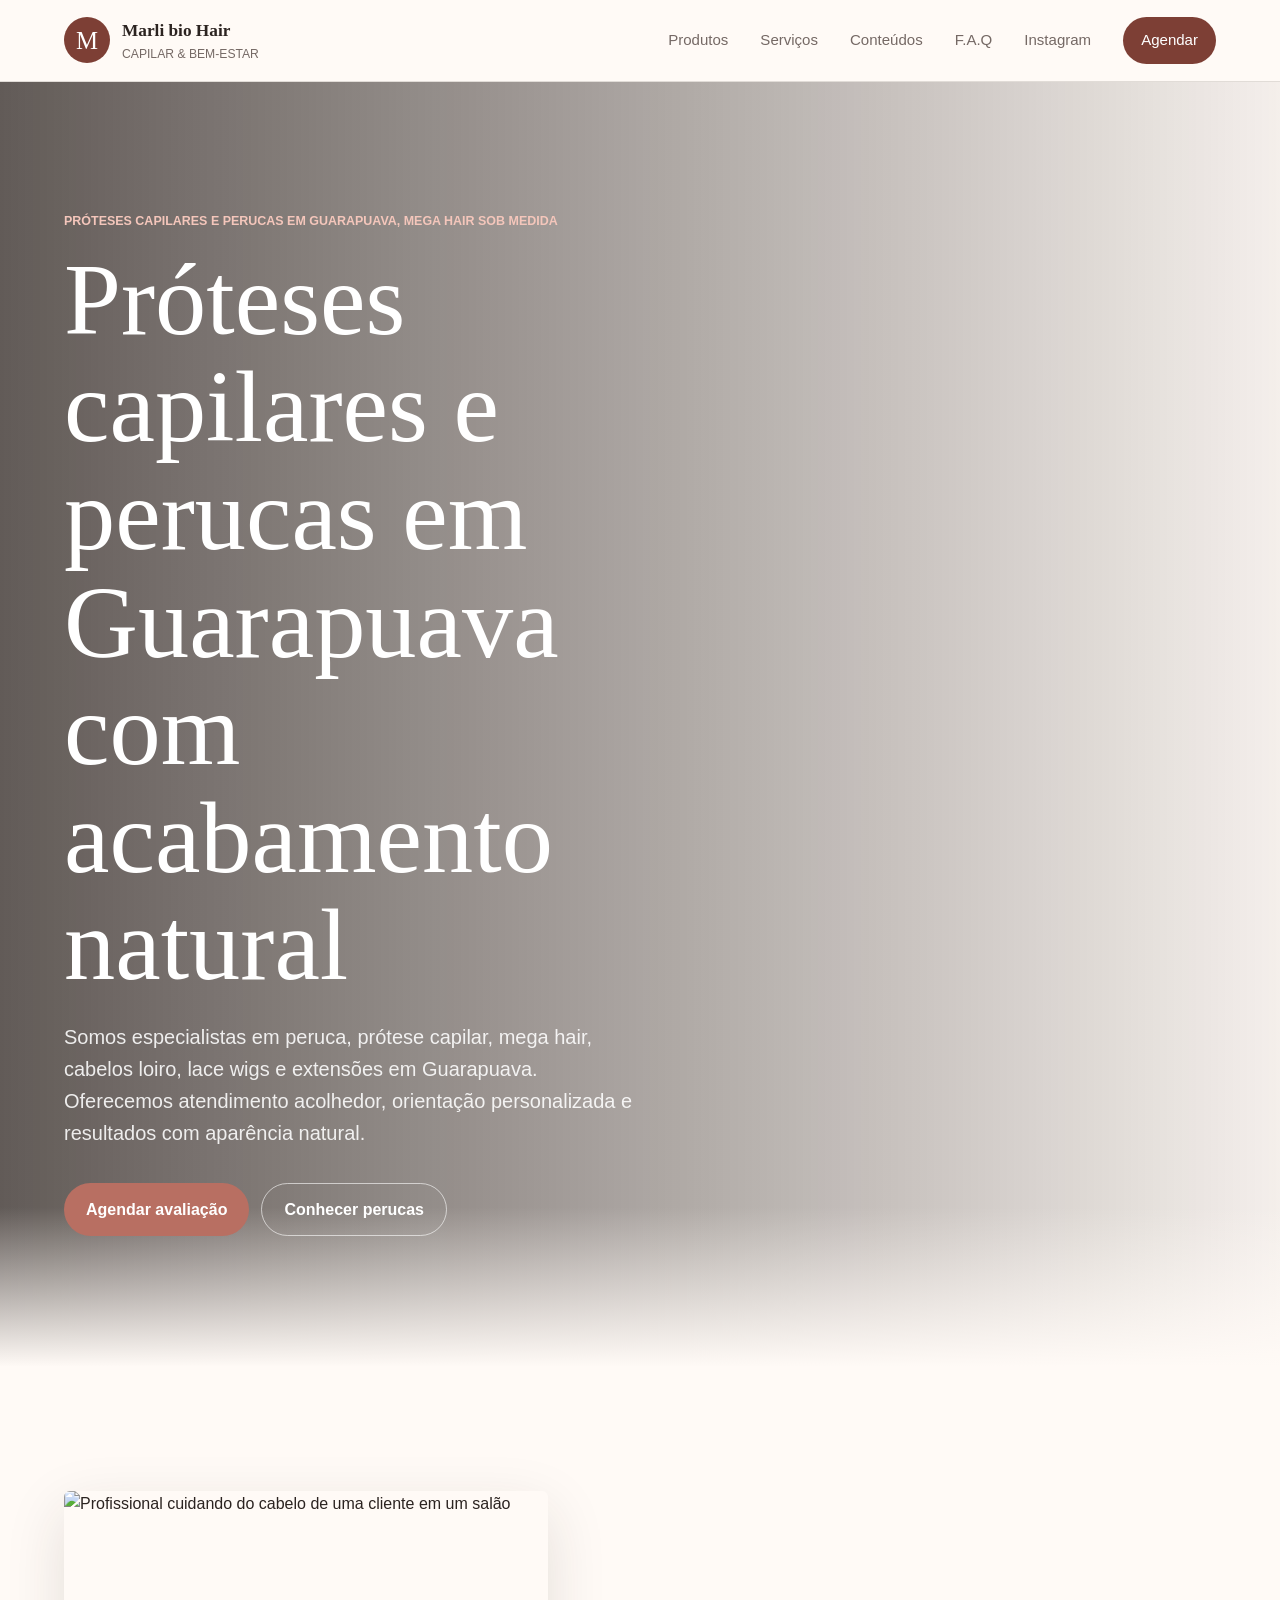
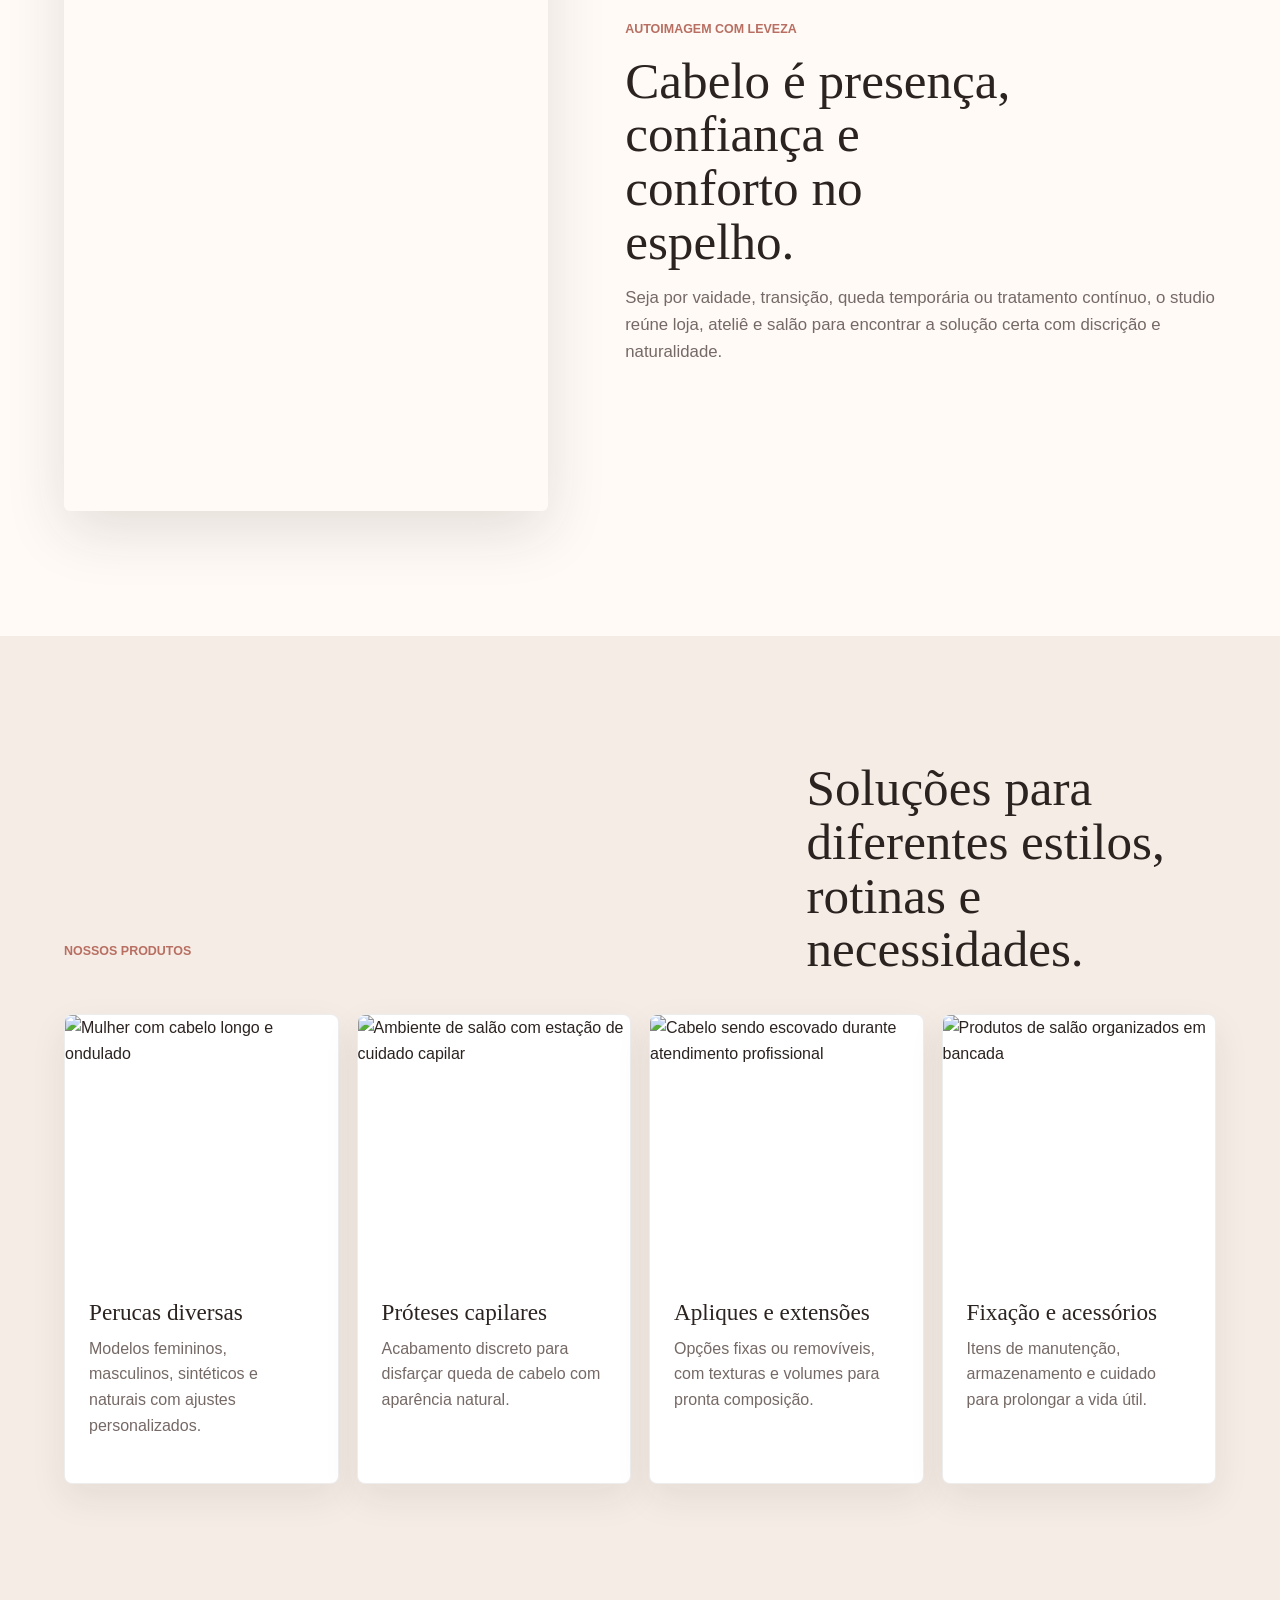
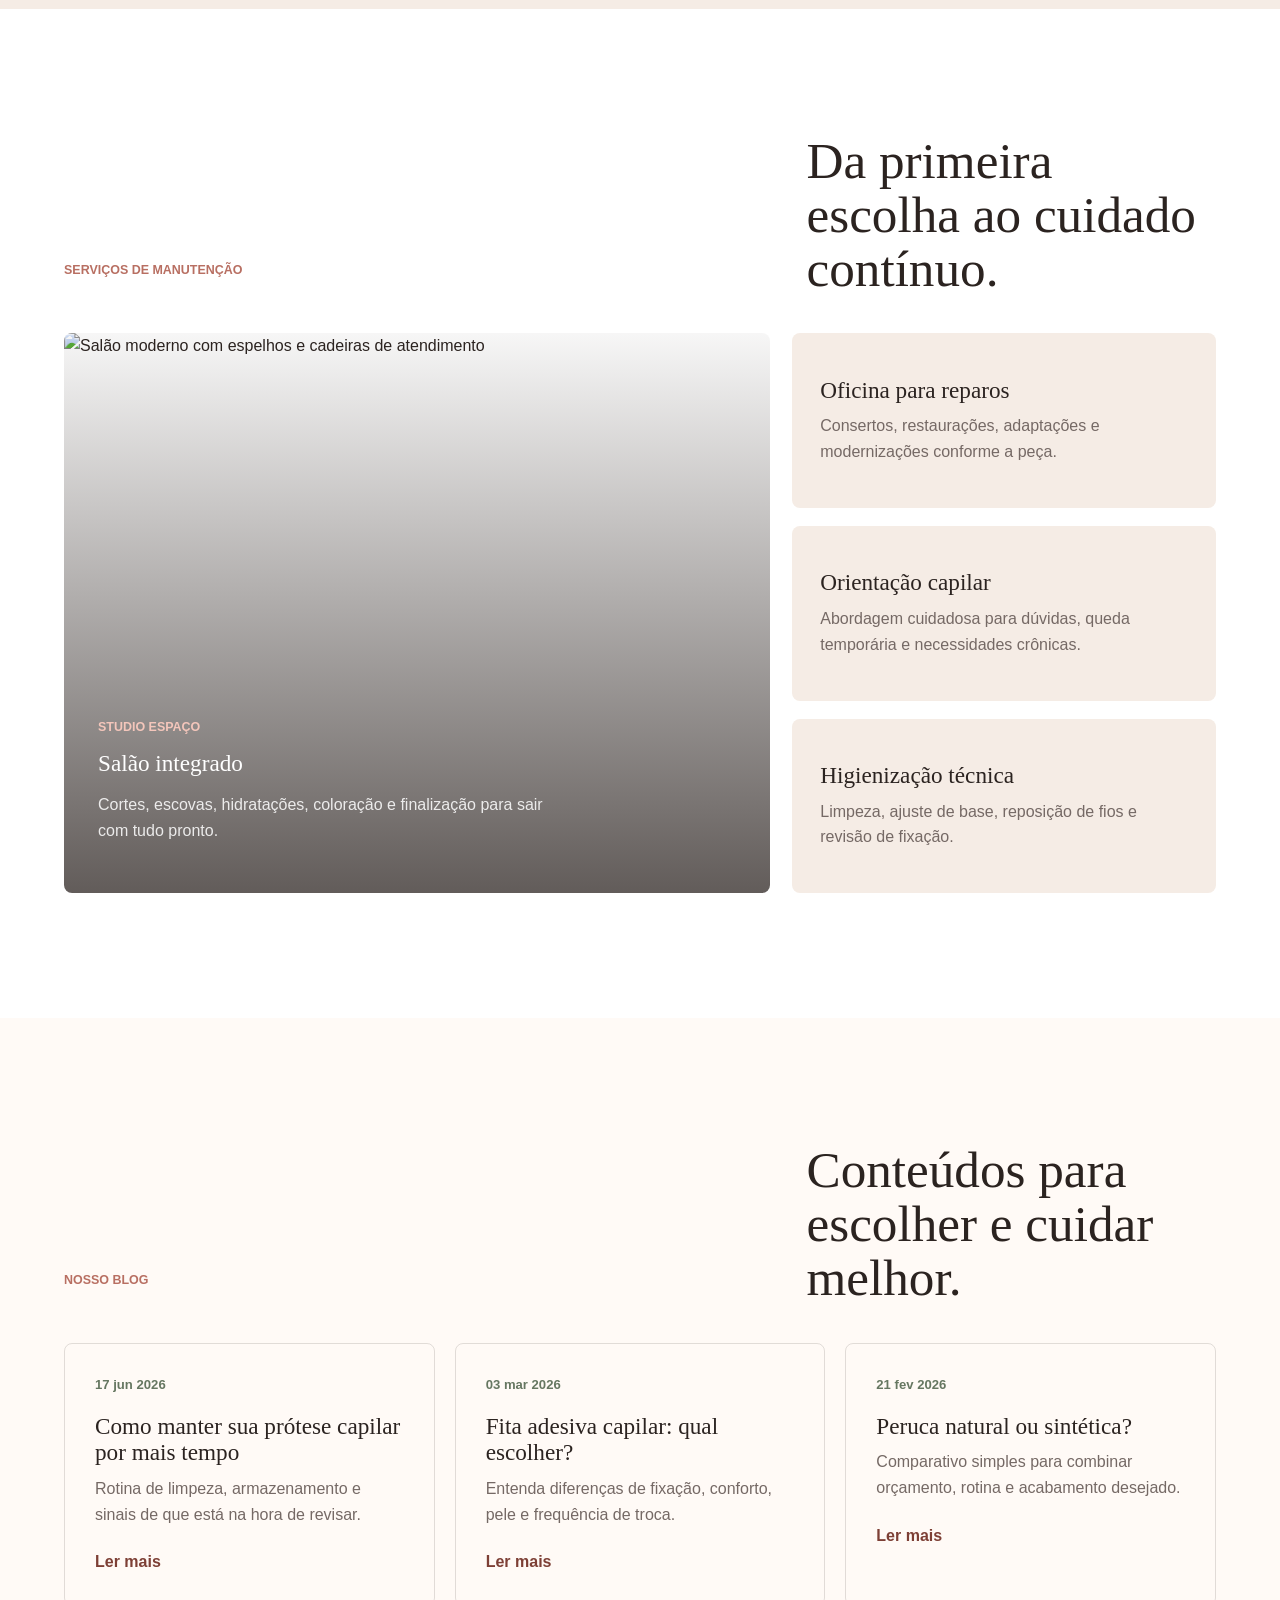
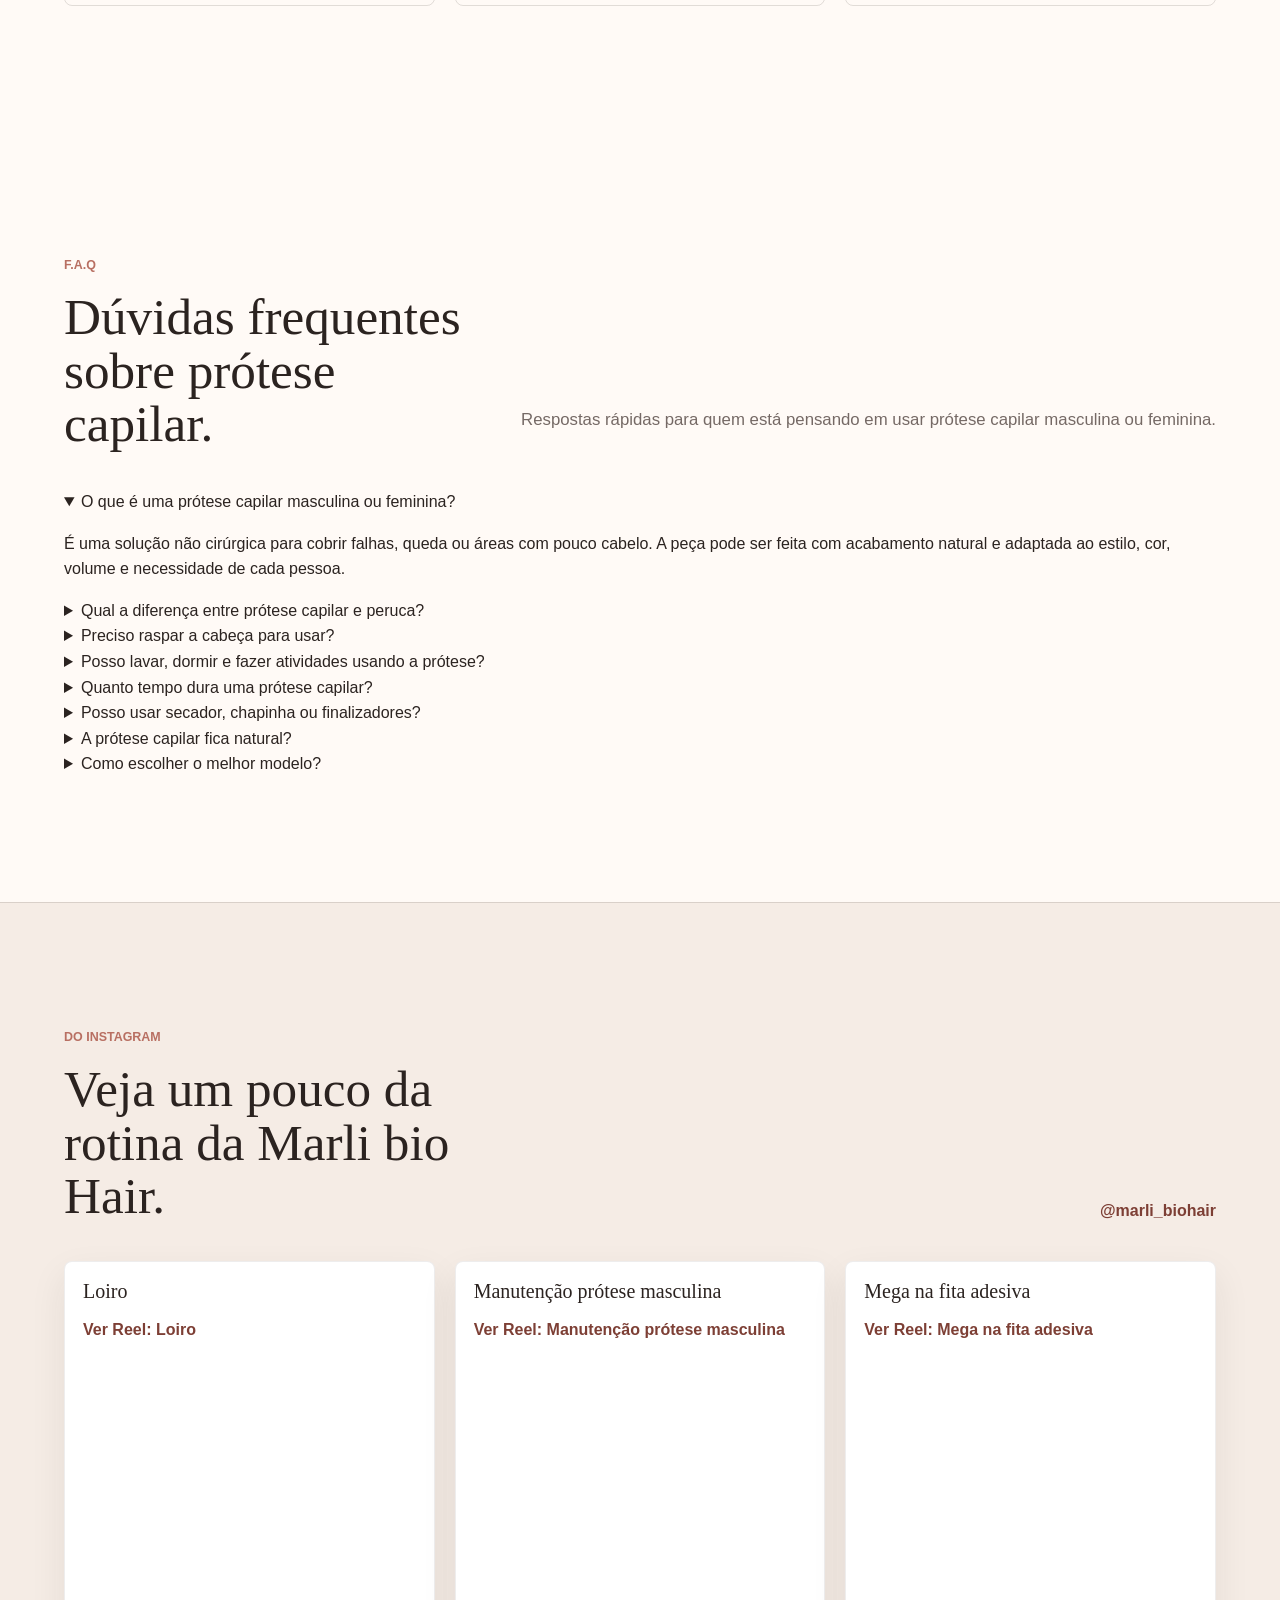
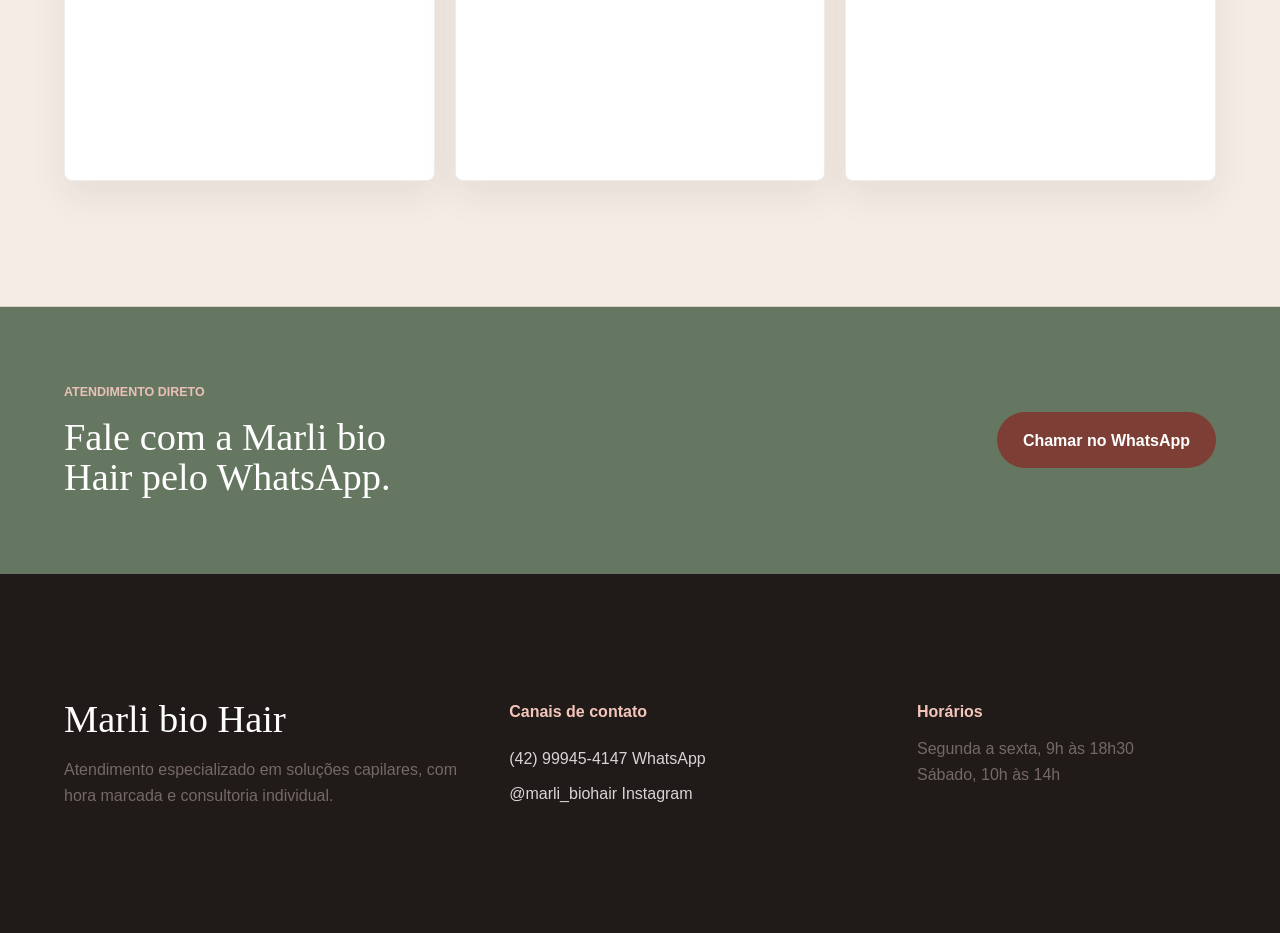
==== commit be798d87: "refactor" ====
--- a/index.html
+++ b/index.html
@@ -8,7 +8,7 @@
     <meta name="viewport" content="width=device-width, initial-scale=1.0">
     <meta property="site_name" content="Marli Bio Hair Guarapuava">
     <meta name="description" content="Protese capilar, Perucas masculina e feminina, mega hair em Guarapuava. Trabalhamos com lace wigs, cabelos naturais, próteses capilares, mega hair fita adesiva, e atendimento personalizado.">
-    <meta name="keywords" content="perucas guarapuava, mega hair, mega hair fita adesiva, lace wig guarapuava, cabelo humano guarapuava, prótese capilar, perucas femininas">
+    <meta name="keywords" content="perucas guarapuava, mega hair, mega hair fita adesiva, lace wig guarapuava, cabelo humano guarapuava, prótese capilar, perucas femininas,  Especialista em Protese capilar">
     <meta name="application-name" content="Marli Bio Hair Guarapuava">
     <meta name="apple-mobile-web-app-title" content="Marli Bio Hair Guarapuava">
     <meta name="robots" content="index, follow">
@@ -122,7 +122,7 @@
           <h1>Próteses capilares e perucas em Guarapuava com acabamento natural</h1>
 
           <p>
-            Somos especialistas em perucas, lace wigs, mega hair, cabelos loiros, próteses capilares e extensões em Guarapuava.
+            Somos especialistas em peruca, prótese capilar, mega hair, cabelos loiro, lace wigs e extensões em Guarapuava.
             Oferecemos atendimento acolhedor, orientação personalizada e resultados com aparência natural.
           </p>
 
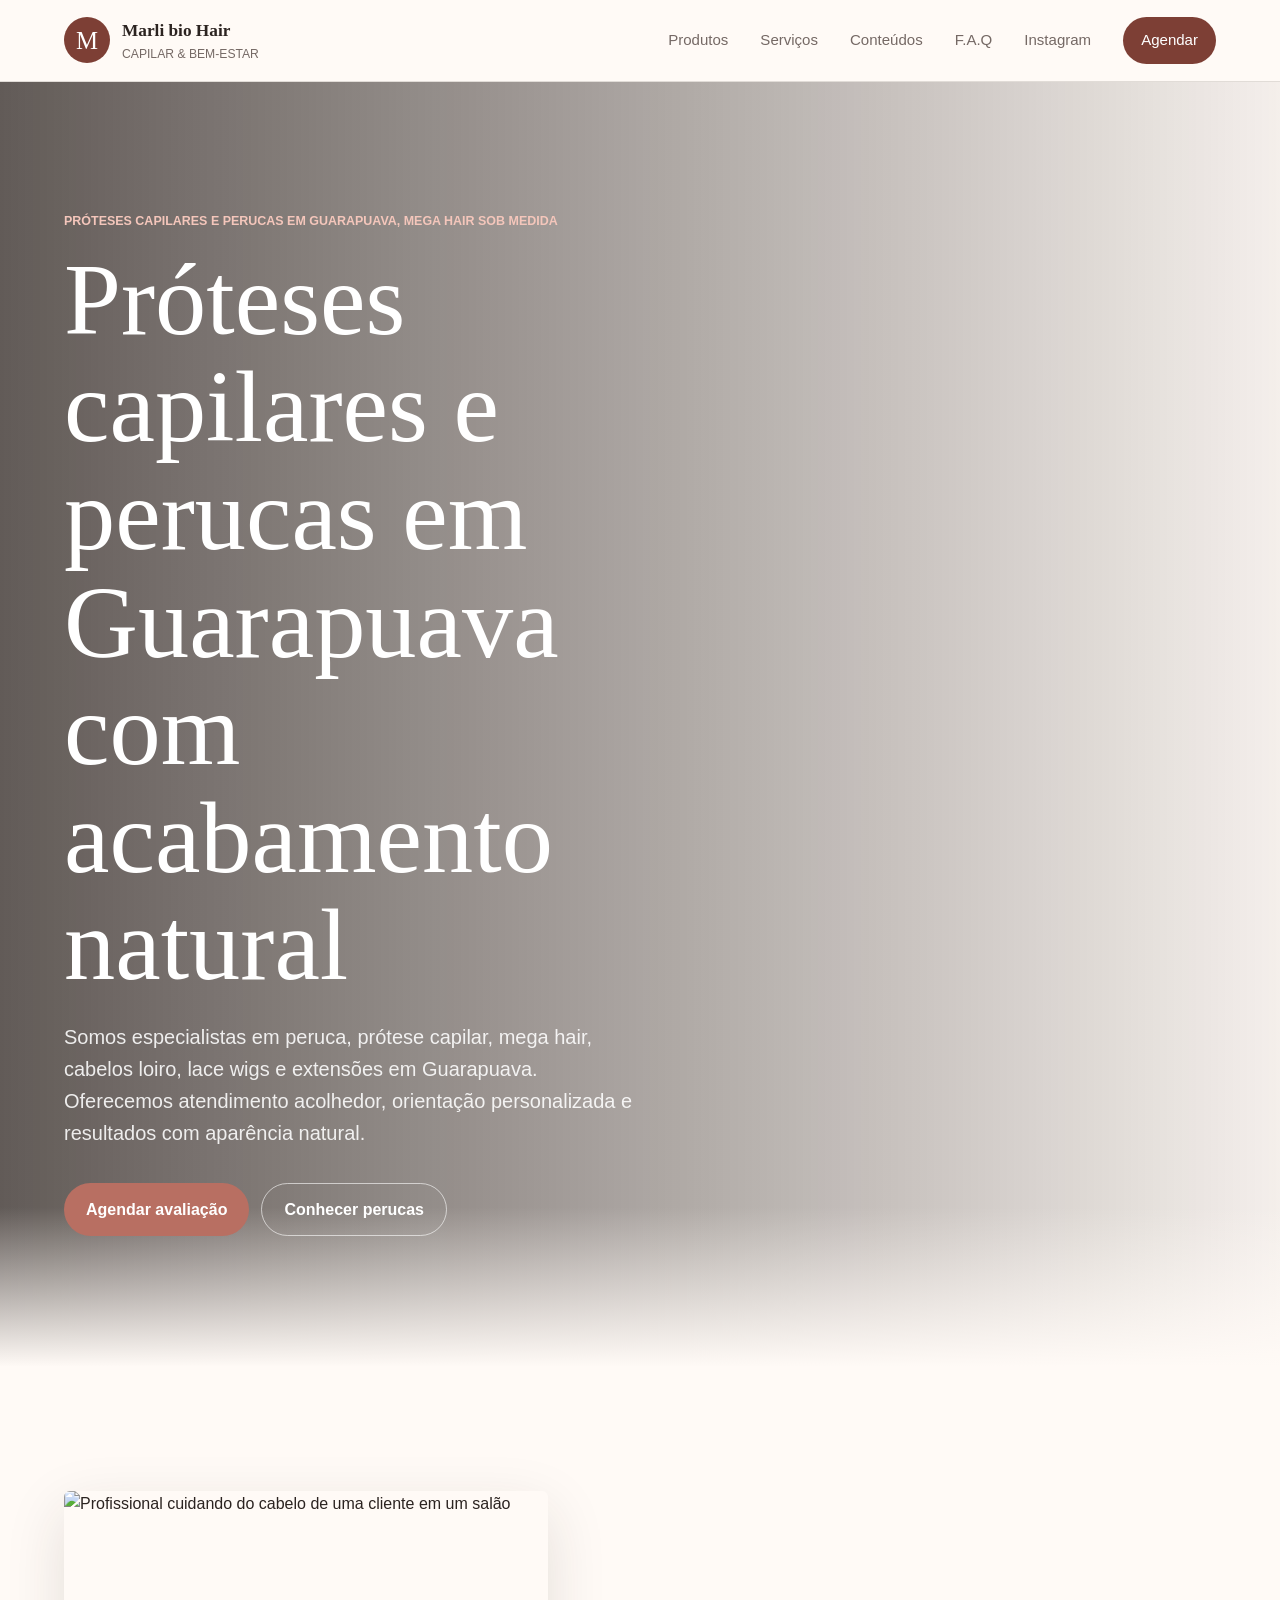
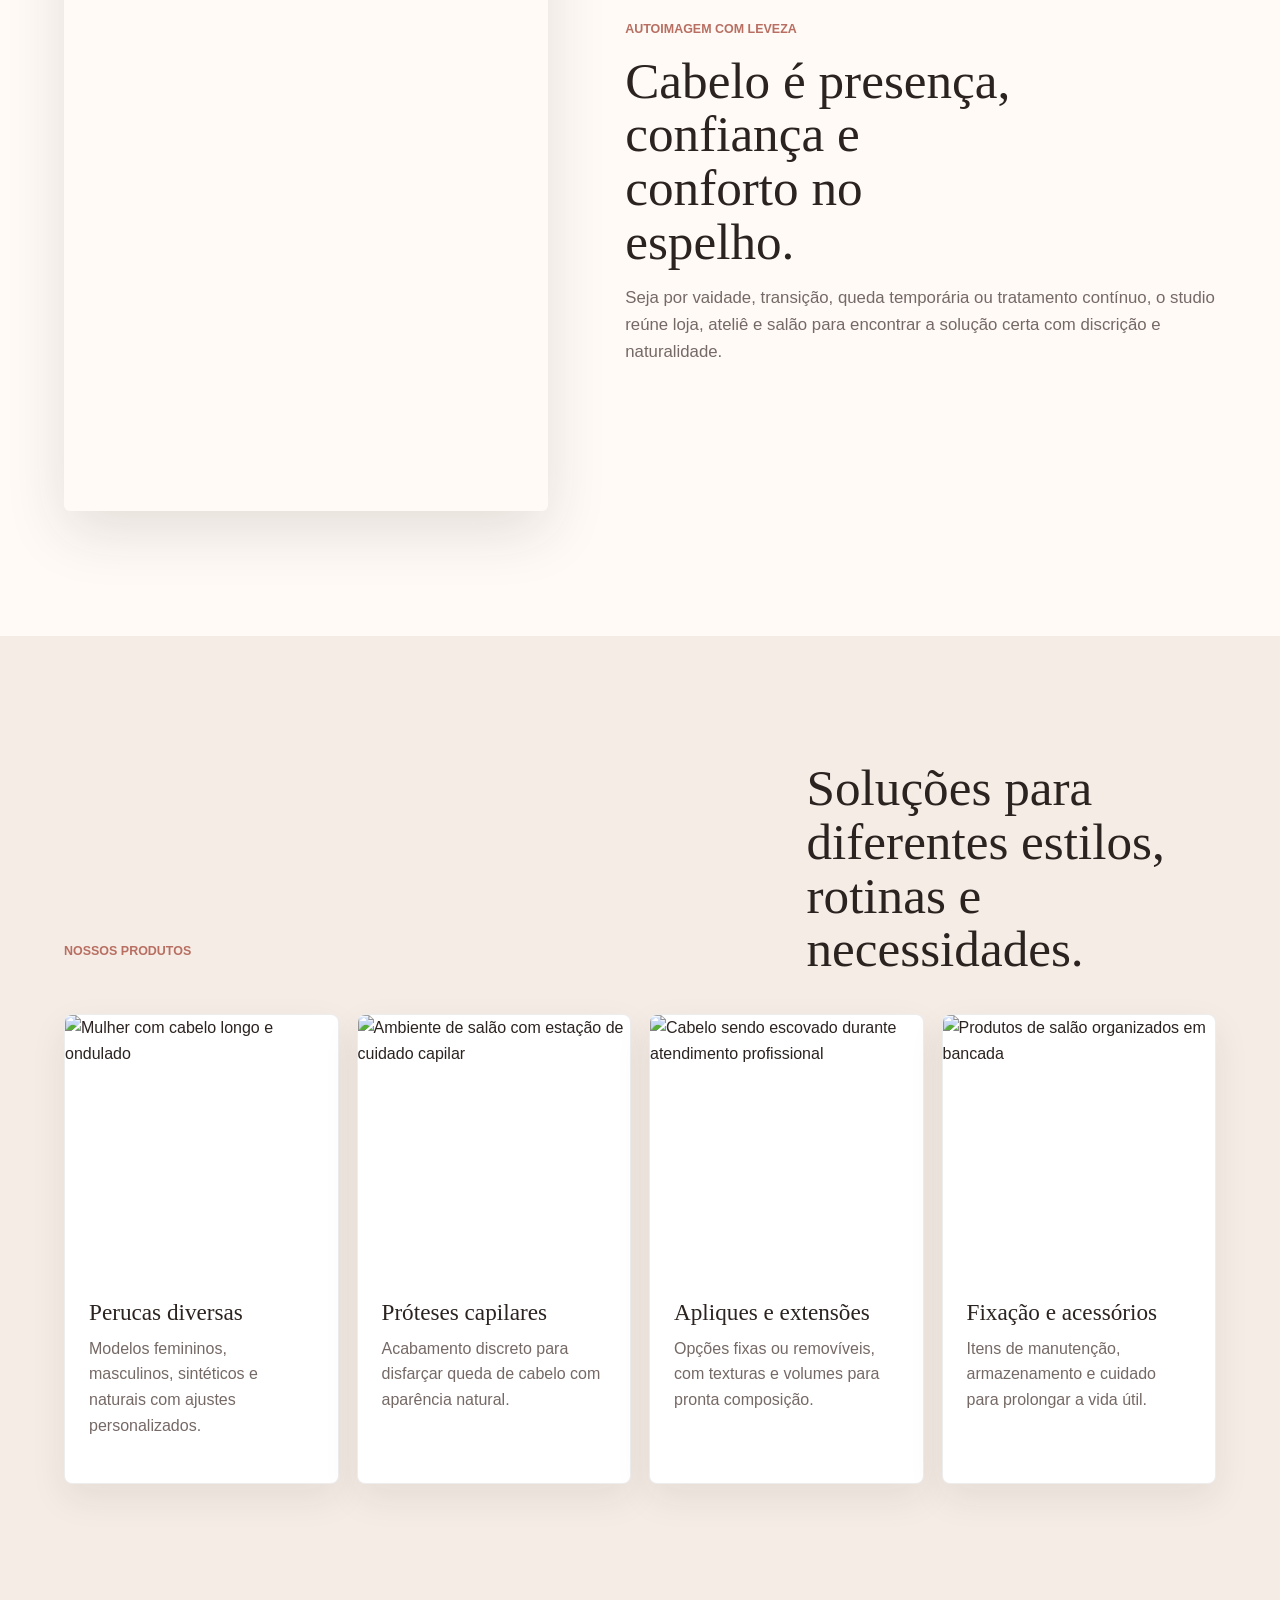
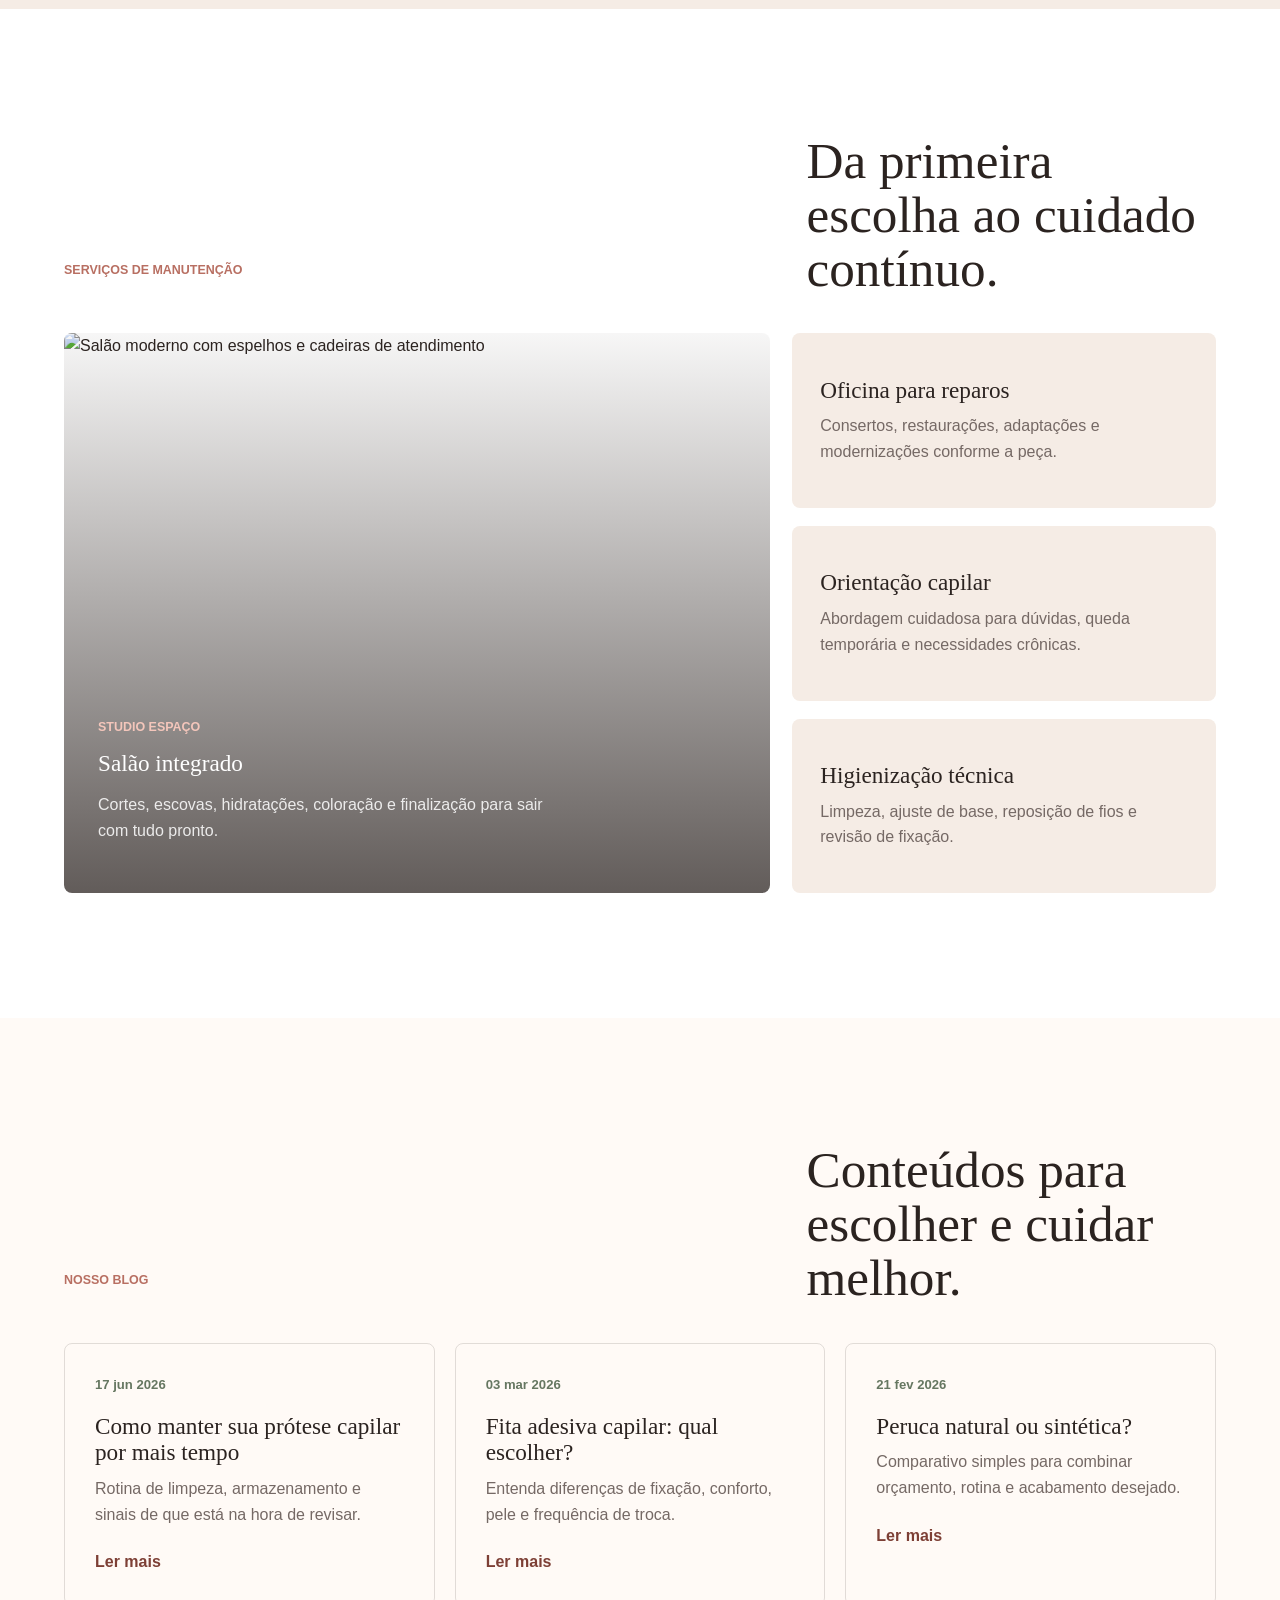
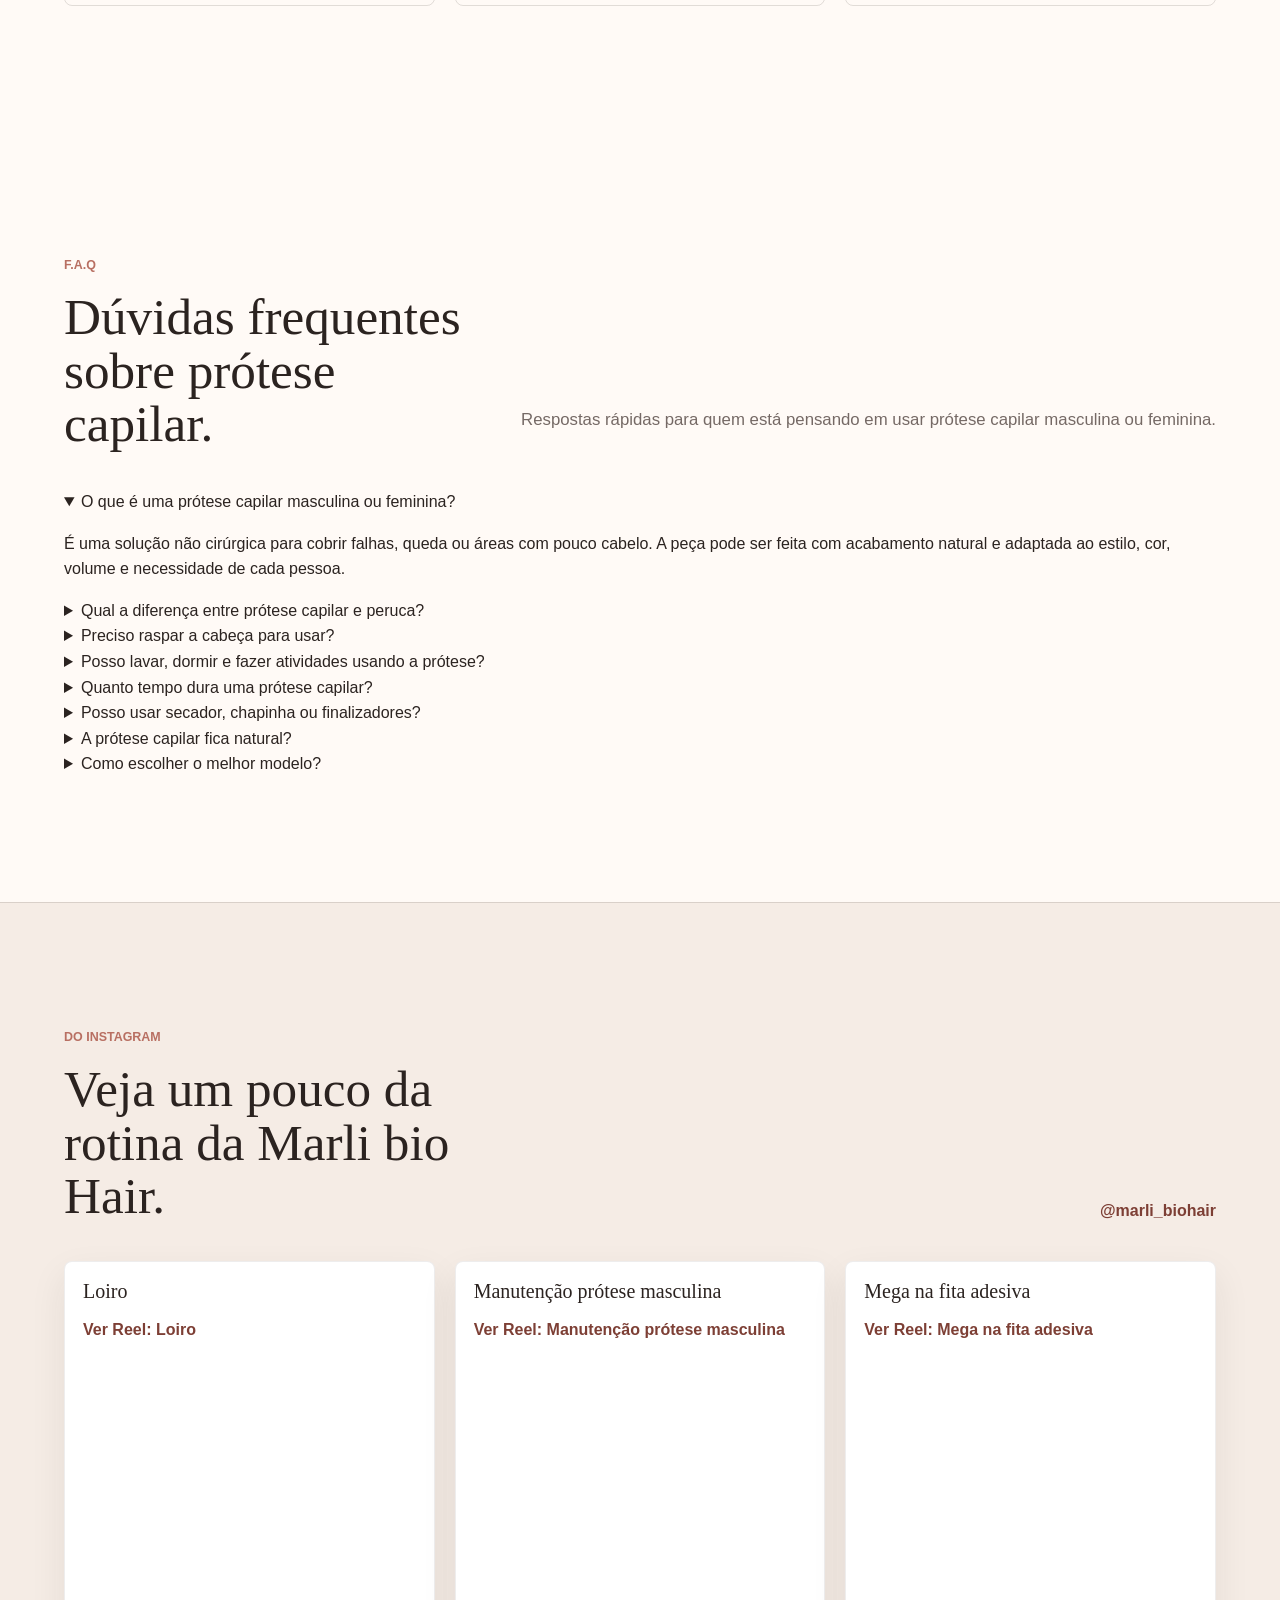
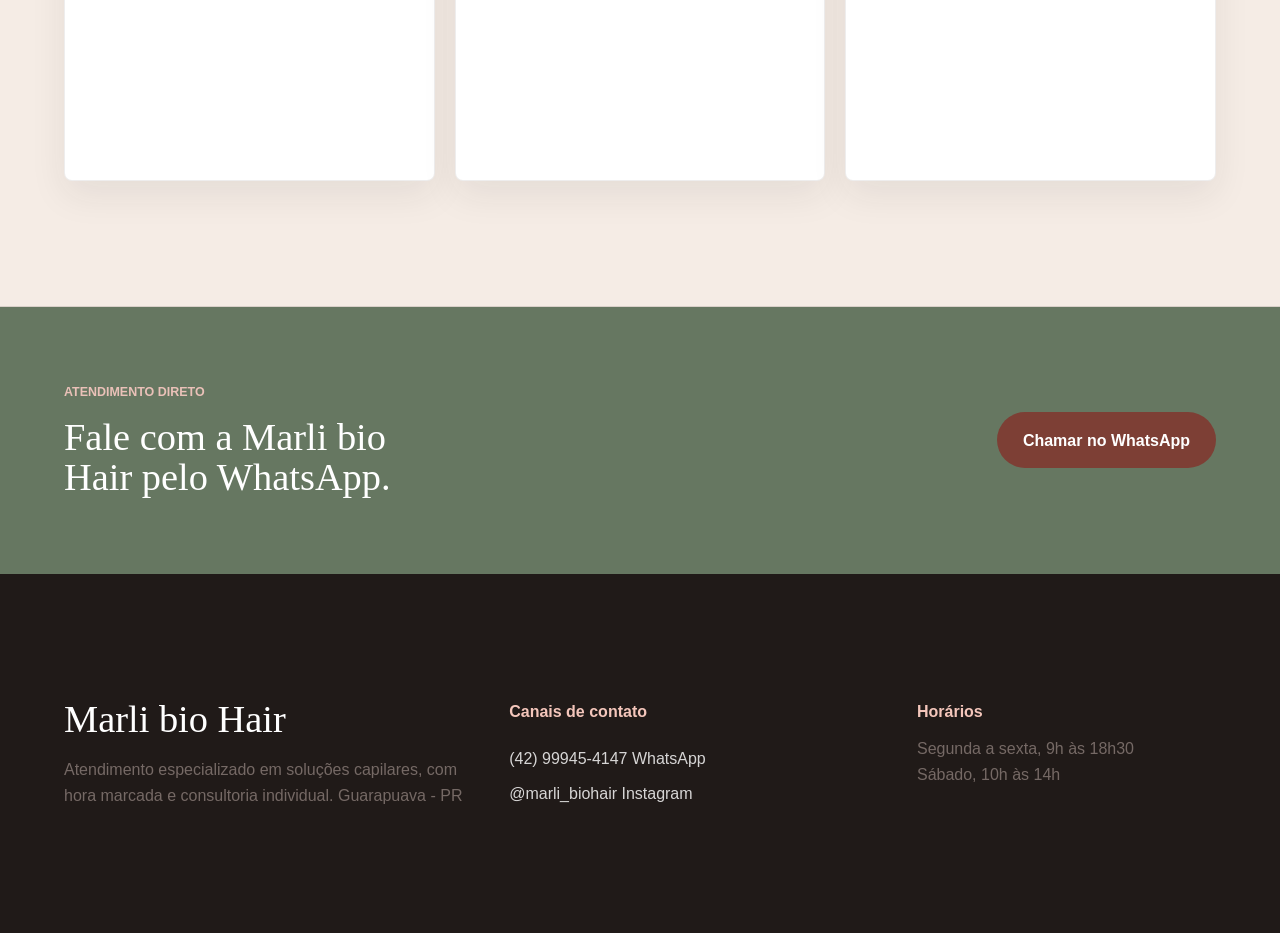
==== commit 8af55f14: "refactor" ====
--- a/index.html
+++ b/index.html
@@ -86,7 +86,7 @@
   </script>
   <body>
     <header class="site-header" id="topo">
-      <a class="brand" href="/marli-bio-hair/perucas-guarapuava.html" aria-label="Marli bio Hair">
+      <a class="brand" href="/marli-bio-hair/perucas-protese-capilar-guarapuava.html" aria-label="Marli bio Hair">
         <span class="brand-mark">M</span>
         <span>
           <strong>Marli bio Hair</strong>
@@ -452,7 +452,7 @@
         <h2>Marli bio Hair</h2>
         <p>
           Atendimento especializado em soluções capilares, com hora marcada e
-          consultoria individual.
+          consultoria individual. Guarapuava - PR
         </p>
       </div>
       <address>
